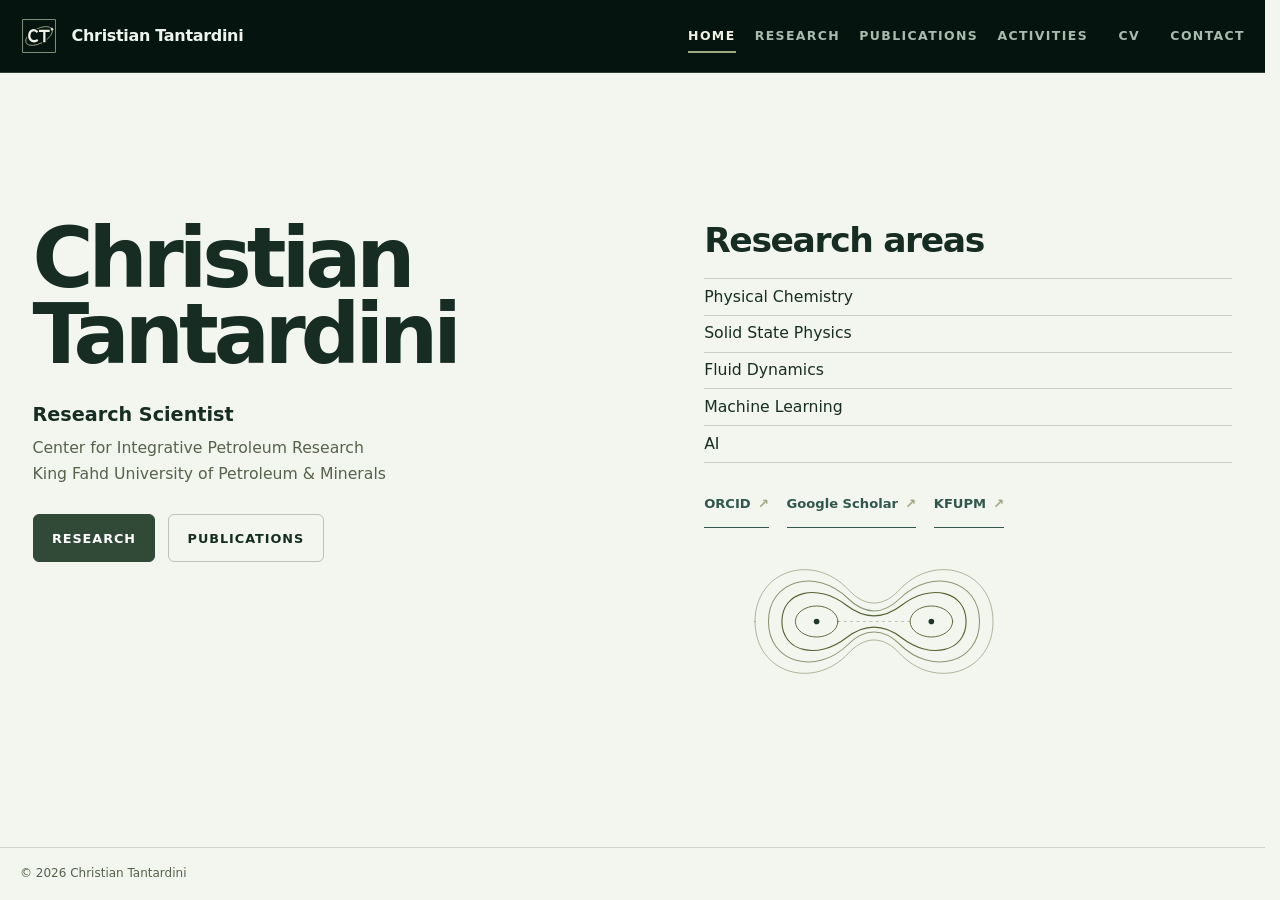
==== index.html @ c1e4d43b "Refine homepage with standalone density illustration and subtle feedback" ====
<!doctype html>
<html lang="en">
<head>
  <meta charset="utf-8">
  <meta name="viewport" content="width=device-width, initial-scale=1">
  <meta name="description" content="Christian Tantardini — research scientist in physical chemistry, solid state physics, fluid dynamics, machine learning and AI.">
  <title>Christian Tantardini — Research Scientist</title>
  <link rel="icon" type="image/svg+xml" href="assets/images/ct-mark.svg?v=orbital2">
  <link rel="stylesheet" href="assets/css/styles.css?v=20261008-detail10">
  <script src="assets/js/main.js?v=20261006-responsive9" defer></script>
</head>
<body class="home-page">
  <a class="skip-link" href="#main">Skip to content</a>
  <header class="site-header">
    <div class="header-inner">
      <a class="brand" href="index.html" aria-label="Christian Tantardini home">
        <span class="brand-mark" aria-hidden="true"><img src="assets/images/ct-mark.svg?v=orbital2" alt=""></span><span class="brand-name">Christian Tantardini</span>
      </a>
      <button class="menu-toggle" type="button" aria-expanded="false" aria-controls="primary-nav">Menu</button>
      <nav class="site-nav" id="primary-nav" aria-label="Primary navigation">
        <a href="index.html" aria-current="page">Home</a>
        <a href="projects.html">Research</a>
        <a href="publications.html">Publications</a>
        <a href="activities.html">Activities</a>
        <a href="cv.html">CV</a>
        <a href="contact.html">Contact</a>
      </nav>
    </div>
  </header>

  <main id="main" tabindex="-1" class="home-main">
    <section class="home-stage container">
      <div class="home-identity reveal">
        <h1>Christian <span>Tantardini</span></h1>
        <div class="hero-affiliation">
          <strong>Research Scientist</strong>
          <span>Center for Integrative Petroleum Research</span>
          <span>King Fahd University of Petroleum &amp; Minerals</span>
        </div>
        <div class="actions">
          <a class="button" href="projects.html">Research</a>
          <a class="button button-secondary" href="publications.html">Publications</a>
        </div>
      </div>

      <section class="home-about reveal" aria-labelledby="about-title">
        <h2 id="about-title">Research areas</h2>
        <ul class="home-fields">
          <li>Physical Chemistry</li>
          <li>Solid State Physics</li>
          <li>Fluid Dynamics</li>
          <li>Machine Learning</li>
          <li>AI</li>
        </ul>
        <div class="profile-links">
          <a class="text-link" href="https://orcid.org/0000-0002-2412-9859" target="_blank" rel="noopener">ORCID</a>
          <a class="text-link" href="https://scholar.google.com/citations?user=QCZdlUQAAAAJ&amp;hl=en" target="_blank" rel="noopener">Google Scholar</a>
          <a class="text-link" href="https://pure.kfupm.edu.sa/en/persons/christian-tantardini/" target="_blank" rel="noopener">KFUPM</a>
        </div>
        <div class="home-science" aria-hidden="true"><img src="assets/images/density-study.svg" alt="" width="480" height="220"></div>
      </section>


    </section>
  </main>

  <footer class="site-footer"><div class="container footer-inner"><span>© <span data-current-year></span> Christian Tantardini</span></div></footer>
</body>
</html>
---- assets/css/styles.css ----
:root {
  --header-bg: #06140f;
  --ink: #172d24;
  --ink-soft: #21372a;
  --paper: #f2f6ee;
  --paper-soft: #e2e9d9;
  --mint: #d4ddc5;
  --mint-bright: #f0f1e6;
  --olive-accent: #9da780;
  --olive-ink: #586334;
  --text: #edf4ed;
  --muted: #a8bbae;
  --line: rgba(220, 235, 221, .24);
  --max: 1500px;
  --radius: 6px;
  --control-height: 44px;
  --font-sans: system-ui, -apple-system, BlinkMacSystemFont, "Segoe UI", Arial, sans-serif;
  --font-display: var(--font-sans);
}

* { box-sizing: border-box; }
html { scroll-behavior: smooth; scrollbar-gutter: stable; }
body {
  margin: 0;
  color: var(--text);
  background: var(--ink);
  font-family: var(--font-sans);
  font-size: 16px;
  line-height: 1.65;
  -webkit-font-smoothing: antialiased;
}
body::before {
  content: "";
  position: fixed;
  inset: 0;
  pointer-events: none;
  background-image: linear-gradient(rgba(255,255,255,.025) 1px, transparent 1px), linear-gradient(90deg, rgba(255,255,255,.025) 1px, transparent 1px);
  background-size: 72px 72px;
  mask-image: linear-gradient(to bottom, black, transparent 70%);
  z-index: -1;
}
a { color: inherit; text-decoration: none; }
img { display: block; max-width: 100%; }
button { font: inherit; }
input, select, textarea { font-family: inherit; }
a:focus-visible, button:focus-visible, summary:focus-visible, input:focus-visible { outline: 2px solid var(--olive-accent); outline-offset: 3px; }

.skip-link {
  position: fixed;
  left: 1rem;
  top: -5rem;
  z-index: 100;
  background: var(--olive-accent);
  color: var(--ink);
  padding: .7rem 1rem;
}
.skip-link:focus { top: 1rem; }

.site-header {
  position: sticky;
  top: 0;
  z-index: 30;
  color: #edf4ed;
  border-bottom: 1px solid rgba(220, 235, 221, .2);
  background: var(--header-bg);
}
.header-inner {
  width: min(calc(100% - 40px), var(--max));
  min-height: 72px;
  margin: 0 auto;
  display: flex;
  align-items: center;
  justify-content: space-between;
  gap: 2rem;
}
.brand { display: flex; align-items: center; gap: .85rem; font-weight: 700; letter-spacing: -.02em; }
.brand-mark {
  width: 38px;
  height: 38px;
  display: grid;
  place-items: center;
  color: var(--ink);
  background: transparent;
  border-radius: 0;
  font-size: .82rem;
  letter-spacing: .08em;
}
.brand-mark img { width: 36px; height: 36px; }
.brand-name { white-space: nowrap; }
.site-nav { display: flex; align-items: center; gap: 1.7rem; }
.site-nav a {
  color: var(--muted);
  font-size: .78rem;
  font-weight: 700;
  letter-spacing: .11em;
  text-transform: uppercase;
  transition: color .2s ease;
}
.site-nav a:hover, .site-nav a[aria-current="page"] { color: var(--mint-bright); }
.site-nav a[aria-current="page"]::after {
  content: "";
  display: block;
  height: 2px;
  margin-top: .35rem;
  background: var(--olive-accent);
}
.menu-toggle {
  display: none;
  border: 1px solid var(--line);
  background: transparent;
  color: var(--text);
  padding: .55rem .75rem;
  border-radius: var(--radius);
}

.container { width: min(calc(100% - 40px), var(--max)); margin: 0 auto; }
.section { padding: 6rem 0; border-top: 1px solid var(--line); }
.section-paper { color: var(--ink); background: var(--paper); }
.section-paper .eyebrow { color: #36615a; }
.section-paper .muted { color: #4f6864; }
.section-heading {
  display: grid;
  grid-template-columns: 160px minmax(0, 1fr);
  gap: 2rem;
  align-items: start;
  margin-bottom: 3rem;
}
.section-heading h2, .section-heading h1, .page-intro h1 {
  margin: 0;
  max-width: 900px;
  font-family: var(--font-display);
  font-weight: 620;
  letter-spacing: -.05em;
  line-height: 1.04;
  text-wrap: balance;
}
.section-heading h2, .section-heading h1 { font-size: clamp(2.35rem, 4vw, 4rem); }
.section-heading p { max-width: 700px; margin: 1.1rem 0 0; }
.eyebrow {
  display: inline-flex;
  align-items: center;
  gap: .7rem;
  color: var(--mint);
  font-size: .73rem;
  font-weight: 800;
  letter-spacing: .16em;
  text-transform: uppercase;
}
.eyebrow::before { content: ""; width: 28px; height: 1px; background: currentColor; }
.muted { color: var(--muted); }

.hero { min-height: calc(100vh - 72px); display: grid; align-items: center; padding: 4rem 0; overflow: hidden; }
.hero-grid { display: grid; grid-template-columns: 1.08fr .72fr; gap: clamp(3rem, 6vw, 6rem); align-items: center; }
.hero-kicker { color: var(--mint); font-size: .8rem; font-weight: 800; letter-spacing: .17em; text-transform: uppercase; }
.hero h1 {
  margin: 1rem 0 1.4rem;
  font-family: var(--font-display);
  font-size: clamp(4.2rem, 7.5vw, 7.6rem);
  font-weight: 650;
  letter-spacing: -.075em;
  line-height: .88;
  text-wrap: balance;
}
.hero h1 span { display: block; margin-left: 0; color: var(--mint-bright); }
.hero-summary { max-width: 720px; margin: 0 0 2rem; color: #bdd1cd; font-size: clamp(1.05rem, 1.6vw, 1.35rem); }
.hero-affiliation { display: flex; flex-wrap: wrap; gap: .6rem 1.2rem; margin-bottom: 2rem; color: var(--muted); font-size: .9rem; }
.hero-affiliation strong { color: var(--text); }
.actions { display: flex; flex-wrap: wrap; gap: .8rem; }
.button {
  display: inline-flex;
  align-items: center;
  justify-content: center;
  min-height: 48px;
  padding: .7rem 1.15rem;
  border: 1px solid var(--mint);
  border-radius: var(--radius);
  color: var(--ink);
  background: var(--mint);
  font-size: .76rem;
  font-weight: 800;
  letter-spacing: .12em;
  text-transform: uppercase;
  transition: transform .2s ease, background .2s ease;
}
.button:hover { background: var(--mint-bright); }
.button-secondary { color: var(--text); background: transparent; border-color: var(--line); }
.button-secondary:hover { color: var(--ink); background: var(--paper); }
.hero-visual { min-height: 590px; display: grid; place-items: center; }
.portrait-image { width: min(100%, 470px); height: 590px; object-fit: cover; object-position: center 32%; border: 1px solid var(--line); border-radius: 30px; box-shadow: 0 30px 80px rgba(0,0,0,.26); }

.profile-grid { display: grid; grid-template-columns: .9fr 1.1fr; gap: clamp(3rem, 6vw, 6rem); }
.profile-lead { max-width: 620px; font-family: var(--font-display); font-size: clamp(2rem, 3vw, 3.15rem); font-weight: 620; line-height: 1.08; letter-spacing: -.045em; text-wrap: balance; }
.profile-copy p:first-child { margin-top: 0; }
.profile-links { display: flex; flex-wrap: wrap; gap: .7rem; margin-top: 2rem; }
.text-link { display: inline-flex; gap: .45rem; align-items: center; padding-bottom: .15rem; border-bottom: 1px solid currentColor; font-weight: 700; }
.text-link::after { content: "↗"; color: var(--olive-accent); }

.research-grid, .project-grid { display: grid; grid-template-columns: repeat(3, 1fr); gap: .8rem; }
.research-card, .project-card { position: relative; padding: 2rem; border: 1px solid var(--line); border-radius: var(--radius); background: var(--ink-soft); min-height: 320px; overflow: hidden; }
.research-card::after, .project-card::after {
  content: "";
  position: absolute;
  width: 180px;
  height: 180px;
  right: -90px;
  bottom: -90px;
  border: 1px solid rgba(142, 229, 208, .26);
  border-radius: 50%;
  transition: transform .35s ease;
}
.research-card:hover::after, .project-card:hover::after { transform: scale(1.5); }
.card-index { color: var(--olive-accent); font: 700 .72rem var(--font-sans); letter-spacing: .15em; }
.research-card h3, .project-card h3 { margin: 4rem 0 1rem; font: 620 1.65rem/1.12 var(--font-display); letter-spacing: -.035em; text-wrap: balance; }
.research-card p, .project-card p { color: var(--muted); }
.tag-list { display: flex; flex-wrap: wrap; gap: .45rem; margin: 1.5rem 0 0; padding: 0; list-style: none; }
.tag-list li { padding: .3rem .55rem; border: 1px solid var(--line); color: #bed4cf; font-size: .7rem; letter-spacing: .07em; text-transform: uppercase; }
.section-paper .tag-list li { border-color: rgba(11,33,27,.22); color: #31574d; }

.research-theme { scroll-margin-top: 72px; }
.research-theme-grid { display: grid; grid-template-columns: .9fr 1.1fr; gap: clamp(3rem, 8vw, 8rem); align-items: start; }
.research-theme .profile-lead { margin: 1.6rem 0 2.2rem; }
.research-theme img { width: 100%; border: 1px solid var(--line); }
.section-paper.research-theme img { border-color: rgba(11,33,27,.2); }
.theme-publications { display: grid; gap: .65rem; margin-top: 2rem; padding-top: 1.2rem; border-top: 1px solid var(--line); }
.section-paper .theme-publications { border-color: rgba(11,33,27,.2); }
.theme-publications span { color: var(--olive-accent); font-size: .68rem; font-weight: 800; letter-spacing: .12em; text-transform: uppercase; }
.section-paper .theme-publications span { color: #777b43; }
.theme-publications a { width: fit-content; color: var(--mint-bright); border-bottom: 1px solid transparent; font-size: .86rem; font-weight: 700; }
.theme-publications a:hover { border-color: currentColor; }
.theme-publications a::after { content: " ↗"; color: var(--olive-accent); }
.section-paper .theme-publications a { color: #31574d; }
.career-arc { display: grid; grid-template-columns: repeat(4, minmax(0, 1fr)); border: 1px solid rgba(11,33,27,.2); }
.career-arc > div { padding: 1.7rem; border-right: 1px solid rgba(11,33,27,.2); }
.career-arc > div:last-child { border-right: 0; }
.career-arc span { color: #777b43; font: 800 .7rem var(--font-sans); letter-spacing: .1em; }
.career-arc h3 { min-height: 4.2rem; margin: 1.6rem 0 .8rem; font: 620 1.35rem/1.18 var(--font-display); letter-spacing: -.025em; }
.career-arc p { margin: 0; color: #4f6864; font-size: .85rem; }

.publication-list { display: grid; gap: 0; border-top: 1px solid rgba(7,25,29,.22); }
.publication {
  display: grid;
  grid-template-columns: 110px minmax(0, 1fr) auto;
  gap: 1.5rem;
  align-items: start;
  padding: 1.65rem 0;
  border-bottom: 1px solid rgba(7,25,29,.22);
}
.publication[hidden] { display: none; }
.publication-year { color: #54706a; font: 700 .94rem/1.4 var(--font-sans); letter-spacing: .08em; }
.publication h3 { max-width: 900px; margin: 0 0 .55rem; font: 600 clamp(1.02rem, 1.55vw, 1.28rem)/1.42 var(--font-sans); letter-spacing: -.012em; }
.publication-meta { color: #49615c; font-size: 1rem; }
.publication-link { color: var(--ink); font-size: .72rem; font-weight: 800; letter-spacing: .12em; text-transform: uppercase; white-space: nowrap; }
.publication-link::after { content: " ↗"; color: var(--olive-accent); }
.publication:hover h3 { color: #527961; }

.selected-publication-grid { display: grid; grid-template-columns: repeat(2, minmax(0, 1fr)); gap: .8rem; }
.selected-publication-card { position: relative; min-height: 310px; padding: 2rem; border: 1px solid var(--line); border-radius: var(--radius); background: var(--ink-soft); overflow: hidden; }
.selected-publication-card::after { content: ""; position: absolute; right: -55px; bottom: -55px; width: 130px; height: 130px; border: 1px solid rgba(185,183,120,.35); border-radius: 50%; transition: transform .3s ease; }
.selected-publication-card:hover::after { transform: scale(1.35); }
.selected-publication-top, .selected-publication-meta { display: flex; justify-content: space-between; gap: 1rem; color: var(--muted); font: 700 .7rem/1.4 var(--font-sans); letter-spacing: .12em; text-transform: uppercase; }
.selected-publication-theme { margin: 3.2rem 0 .7rem; color: var(--olive-accent); font-size: .72rem; font-weight: 800; letter-spacing: .12em; text-transform: uppercase; }
.selected-publication-card h3 { max-width: 34rem; margin: 0 0 1rem; font: 620 clamp(1.35rem, 2vw, 1.8rem)/1.14 var(--font-display); letter-spacing: -.035em; text-wrap: balance; }
.selected-publication-note { max-width: 38rem; color: var(--muted); font-size: .9rem; }
.selected-publication-meta { position: absolute; left: 2rem; right: 2rem; bottom: 2rem; padding-right: 4rem; }
.card-link { position: absolute; inset: 0; z-index: 1; }
.card-link:focus-visible { outline: 2px solid var(--olive-accent); outline-offset: -4px; }

.publication-record-heading { margin-bottom: 3rem; }
.publication-tool-actions { display: flex; align-items: end; gap: 1.2rem; }
.publication-tool-actions .button { min-height: 44px; white-space: nowrap; }
.publication-actions { display: flex; flex-direction: column; align-items: flex-start; gap: .55rem; min-width: 8.4rem; }
.publication-action { min-height: 36px; padding: .45rem 0; border: 0; border-bottom: 1px solid rgba(237,244,237,.28); color: var(--muted); background: transparent; cursor: pointer; font-size: .76rem; font-weight: 750; letter-spacing: .06em; text-transform: uppercase; transition: color .18s ease, border-color .18s ease; }
.publication-action:hover, .publication-action:focus-visible { color: var(--mint-bright); border-color: var(--mint); outline: 0; }
.publication-action.is-copied { color: var(--olive-accent); border-color: var(--olive-accent); }
.publication-authors { margin-top: .65rem; color: #49615c; font-size: .78rem; }
.publication-authors summary { width: max-content; min-height: 36px; display: flex; align-items: center; color: #31574d; cursor: pointer; font-size: .76rem; font-weight: 750; letter-spacing: .06em; text-transform: uppercase; }
.publication-authors summary:hover { color: #527961; }
.publication-authors p { max-width: 900px; margin: .65rem 0 0; line-height: 1.65; }

.facts { display: grid; grid-template-columns: repeat(3, 1fr); border: 1px solid var(--line); }
.fact { padding: 2rem; border-right: 1px solid var(--line); }
.fact:last-child { border-right: 0; }
.fact strong { display: block; margin-bottom: .6rem; font: 620 1.4rem var(--font-display); letter-spacing: -.025em; color: var(--mint-bright); }
.fact span { color: var(--muted); font-size: .83rem; }

.page-intro { padding: 5.5rem 0 4rem; }
.page-intro-grid { display: grid; grid-template-columns: 160px minmax(0, 1fr); gap: 2rem; }
.page-intro h1 { font-size: clamp(3.8rem, 6.5vw, 6.5rem); }
.page-intro p { max-width: 760px; margin: 2rem 0 0; color: var(--muted); font-size: 1.15rem; }
.filter-bar { display: flex; flex-wrap: wrap; gap: .55rem; margin-bottom: 2.4rem; }
.filter-button { min-width: 64px; min-height: 48px; padding: .62rem 1rem; border: 1px solid var(--line); border-radius: 999px; color: var(--muted); background: transparent; cursor: pointer; font-size: 1rem; transition: color .18s ease, background .18s ease, border-color .18s ease; }
.filter-button.is-active { color: var(--ink); background: var(--mint); border-color: var(--mint); }
.filter-button:hover:not(.is-active) { color: var(--text); border-color: var(--mint); background: rgba(159,199,169,.08); }
.filter-button:focus-visible { outline: 2px solid var(--olive-accent); outline-offset: 2px; }
.publication-tools { display: grid; grid-template-columns: minmax(0, 1fr) auto; gap: 2rem; align-items: end; margin-bottom: 1.25rem; }
.publication-search { display: grid; gap: .5rem; color: var(--muted); font-size: .74rem; font-weight: 700; letter-spacing: .12em; text-transform: uppercase; }
.publication-search input { width: min(100%, 42rem); padding: .9rem 1rem; border: 1px solid var(--line); border-radius: 12px; color: var(--paper); background: rgba(255,255,255,.035); font: 400 1rem/1.4 var(--font-sans); outline: none; }
.publication-search input:focus { border-color: var(--mint); box-shadow: 0 0 0 2px rgba(159,199,169,.16); }
.publication-search input::placeholder { color: #71817f; }
.publication-summary { display: grid; min-width: 8.5rem; color: var(--muted); text-align: right; }
.publication-summary strong { color: var(--mint-bright); font: 620 2.25rem/1 var(--font-display); letter-spacing: -.04em; }
.publication-summary span { margin-top: .25rem; font-size: .74rem; letter-spacing: .08em; text-transform: uppercase; }
.publication-empty { padding: 2rem; border: 1px solid rgba(11,33,27,.18); color: #56624b; font-size: 1rem; }
.publication-note { display: grid; grid-template-columns: repeat(2, minmax(0, 1fr)); gap: 2rem; margin-top: 2.5rem; padding-top: 1.5rem; border-top: 1px solid var(--line); color: var(--muted); font-size: .82rem; line-height: 1.6; }
.publication-note p { margin: 0; }
.publication-note strong { color: var(--paper); }

.dark-publications { border-color: var(--line); }
.dark-publications .publication { border-color: var(--line); }
.dark-publications .publication-meta, .dark-publications .publication-year { color: var(--muted); }
.dark-publications .publication-link { color: var(--mint-bright); }
.dark-publications .publication:hover h3 { color: var(--mint-bright); }
.dark-publications .publication-authors { color: var(--muted); }
.dark-publications .publication-authors summary { color: var(--mint); }

.output-grid { display: grid; grid-template-columns: repeat(2, minmax(0, 1fr)); gap: .8rem; }
.output-card { min-height: 250px; padding: 1.8rem; border: 1px solid rgba(11,33,27,.2); border-radius: var(--radius); color: var(--ink); background: var(--paper); }
.output-label { display: flex; justify-content: space-between; gap: 1rem; color: #527067; font: 800 .68rem/1.4 var(--font-sans); letter-spacing: .11em; text-transform: uppercase; }
.output-card h3 { margin: 2.2rem 0 .8rem; font: 620 clamp(1.25rem, 1.8vw, 1.65rem)/1.2 var(--font-display); letter-spacing: -.03em; text-wrap: balance; }
.output-meta { color: #4f6864; font-size: .83rem; }
.output-actions { display: flex; flex-wrap: wrap; gap: .9rem; margin-top: 1.3rem; align-items: center; }
.output-actions a, .output-actions .publication-action { color: #31574d; border-color: rgba(11,33,27,.3); font-size: .68rem; font-weight: 800; letter-spacing: .09em; text-transform: uppercase; }
.output-actions a::after { content: " ↗"; color: #777b43; }
.output-actions .publication-action:hover, .output-actions .publication-action:focus-visible { color: var(--ink); border-color: var(--ink); }
.output-actions .publication-action.is-copied { color: #777b43; border-color: #777b43; }

.timeline { position: relative; margin-left: 190px; border-left: 1px solid var(--line); }
.timeline-item { position: relative; display: grid; grid-template-columns: 160px 1fr; gap: 2rem; padding: 0 0 4rem 3rem; }
.timeline-item::before { content: ""; position: absolute; left: -6px; top: .5rem; width: 11px; height: 11px; background: var(--olive-accent); }
.timeline-date { color: var(--mint); font: 700 .75rem var(--font-sans); letter-spacing: .1em; }
.timeline-item h2, .timeline-item h3 { margin: 0 0 .5rem; font: 620 1.5rem var(--font-display); letter-spacing: -.025em; }
.timeline-item p { margin: 0; color: var(--muted); }

.cv-grid { display: grid; grid-template-columns: 1fr 1fr; gap: 5rem; }
.cv-block { padding-top: 1.5rem; border-top: 1px solid var(--line); }
.cv-block h2 { margin: 0 0 2rem; font: 620 1.75rem var(--font-display); letter-spacing: -.03em; }
.cv-entry { margin-bottom: 2rem; }
.cv-entry time { color: var(--olive-accent); font: 700 .72rem var(--font-sans); letter-spacing: .1em; }
.cv-entry h3 { margin: .35rem 0; font-size: 1.05rem; }
.cv-entry p { margin: 0; color: var(--muted); font-size: .9rem; }

.contact-grid { display: grid; grid-template-columns: 1.1fr .9fr; gap: clamp(3rem, 8vw, 8rem); }
.contact-statement { max-width: 620px; font: 620 clamp(2.1rem, 3.6vw, 3.8rem)/1.05 var(--font-display); letter-spacing: -.055em; text-wrap: balance; }
.contact-list { border-top: 1px solid var(--line); }
.contact-row { display: flex; align-items: center; justify-content: space-between; gap: 2rem; padding: 1.4rem 0; border-bottom: 1px solid var(--line); }
.contact-row span { color: var(--muted); font-size: .78rem; text-transform: uppercase; letter-spacing: .12em; }
.contact-row a { font-weight: 700; }

.site-footer { padding: 2rem 0; border-top: 1px solid var(--line); color: var(--muted); font-size: .75rem; }
.footer-inner { display: flex; justify-content: space-between; gap: 2rem; }

.reveal { opacity: 1; transform: none; }
.reveal.is-visible { opacity: 1; transform: none; }

@media (prefers-reduced-motion: reduce) {
  *, *::before, *::after { scroll-behavior: auto !important; animation-duration: .001ms !important; animation-iteration-count: 1 !important; transition-duration: .001ms !important; }
  .reveal { opacity: 1; transform: none; }
}

@media (max-width: 960px) {
  .menu-toggle { display: block; }
  .site-nav { display: none; position: absolute; top: 72px; left: 0; right: 0; padding: 1.5rem 20px 2rem; background: var(--ink); border-bottom: 1px solid var(--line); flex-direction: column; align-items: flex-start; }
  .site-nav.is-open { display: flex; }
  .hero-grid, .profile-grid, .contact-grid, .research-theme-grid { grid-template-columns: 1fr; }
  .hero { min-height: auto; }
  .hero-visual { min-height: 460px; }
  .portrait-image { height: 460px; width: min(100%, 520px); }
  .research-grid, .project-grid { grid-template-columns: 1fr; }
  .selected-publication-grid, .output-grid { grid-template-columns: 1fr; }
  .career-arc { grid-template-columns: repeat(2, minmax(0, 1fr)); }
  .career-arc > div:nth-child(2) { border-right: 0; }
  .career-arc > div:nth-child(-n+2) { border-bottom: 1px solid rgba(11,33,27,.2); }
  .research-card, .project-card { min-height: 300px; }
  .research-card h3, .project-card h3 { margin-top: 3rem; }
  .timeline { margin-left: 0; }
  .cv-grid { grid-template-columns: 1fr; gap: 3rem; }
}

@media (max-width: 680px) {
  .container, .header-inner { width: min(calc(100% - 28px), var(--max)); }
  .brand-name { font-size: .9rem; }
  .section { padding: 4rem 0; }
  .section-heading, .page-intro-grid { grid-template-columns: 1fr; gap: 1.2rem; }
  .hero { padding: 3.5rem 0 4rem; }
  .hero h1 { font-size: clamp(3.4rem, 17vw, 4.6rem); }
  .hero h1 span { margin-left: 0; }
  .hero-visual { min-height: 340px; }
  .portrait-image { height: 340px; border-radius: 22px; object-position: center 31%; }
  .page-intro { padding: 4rem 0 3.5rem; }
  .page-intro h1 { font-size: clamp(3.2rem, 16vw, 4.3rem); }
  .section-heading h2, .section-heading h1 { font-size: clamp(2.15rem, 11vw, 3rem); }
  .selected-publication-card { min-height: 290px; }
  .publication { grid-template-columns: 70px 1fr; }
  .publication-actions { grid-column: 2; flex-direction: row; flex-wrap: wrap; gap: .8rem; }
  .publication-action, .publication-authors summary { min-height: 44px; }
  .publication-tools, .publication-note { grid-template-columns: 1fr; }
  .publication-tool-actions { align-items: flex-start; justify-content: space-between; }
  .publication-summary { text-align: left; }
  .facts { grid-template-columns: 1fr; }
  .fact { border-right: 0; border-bottom: 1px solid var(--line); }
  .fact:last-child { border-bottom: 0; }
  .timeline-item { grid-template-columns: 1fr; gap: .4rem; padding-left: 1.5rem; }
  .footer-inner { flex-direction: column; gap: .5rem; }
  .career-arc { grid-template-columns: 1fr; }
  .career-arc > div { border-right: 0; border-bottom: 1px solid rgba(11,33,27,.2); }
  .career-arc > div:last-child { border-bottom: 0; }
}

/* Compact light home */
.home-page { min-height: 100dvh; color: var(--ink); background: #f2f6ee; }
.home-page::before { display: none; }
.home-main { position: relative; min-height: calc(100dvh - 139px); display: grid; isolation: isolate; }
.home-main::before {
  content: "";
  position: absolute;
  z-index: 0;
  top: clamp(.5rem, 3vh, 2.5rem);
  left: 50%;
  width: min(90vw, 1600px);
  aspect-ratio: 1200 / 520;
  transform: translateX(-50%);
  background: url("../images/bond-density-backdrop.svg?v=5") center / contain no-repeat;
  opacity: .065;
  -webkit-mask-image: linear-gradient(to bottom, #000 8%, #000 38%, transparent 82%);
  mask-image: linear-gradient(to bottom, #000 8%, #000 38%, transparent 82%);
  pointer-events: none;
}
.home-page .footer-inner { width: min(calc(100% - 40px), 1740px); }
.home-stage {
  position: relative;
  z-index: 1;
  width: min(calc(100% - 40px), 1740px);
  display: grid;
  grid-template-columns: minmax(0, 1fr) minmax(0, .9fr) minmax(340px, 1.15fr);
  gap: clamp(1.5rem, 3vw, 3rem);
  align-items: center;
  padding: clamp(2rem, 4vh, 3.4rem) 0;
}
.home-identity h1 {
  margin: 0 0 1.7rem;
  font-family: var(--font-display);
  font-size: clamp(4rem, 6.5vw, 6.4rem);
  font-weight: 650;
  letter-spacing: -.075em;
  line-height: .86;
}
.home-identity h1 span { display: block; color: inherit; }
.home-identity .hero-affiliation { display: grid; gap: .2rem; margin-bottom: 1.8rem; color: #56624b; font-size: clamp(.98rem, 1.15vw, 1.12rem); line-height: 1.45; }
.home-identity .hero-affiliation strong { margin-bottom: .3rem; color: var(--ink); font-size: clamp(1.2rem, 1.5vw, 1.45rem); }
.home-page .button { color: #fff; border-color: #304a37; background: #304a37; }
.home-page .button:hover { background: #243c2c; }
.home-page .button-secondary { color: var(--ink); border-color: rgba(11,33,27,.24); background: transparent; }
.home-page .button-secondary:hover { background: #ebe7dc; }
.home-about { align-self: center; max-width: 34rem; }
.home-about h2 { margin: .7rem 0 1.2rem; font: 630 clamp(2rem, 2.7vw, 3rem)/1 var(--font-display); letter-spacing: -.05em; }
.home-page .eyebrow { color: #38685a; }
.home-about p { margin: 0 0 .9rem; color: #56624b; font-size: clamp(.88rem, .95vw, 1rem); line-height: 1.62; }
.home-fields { list-style: none; margin: 0; padding: 0; border-top: 1px solid rgba(11,33,27,.18); }
.home-fields li { padding: .48rem 0; border-bottom: 1px solid rgba(11,33,27,.18); color: var(--ink); font-size: clamp(.98rem, 1.15vw, 1.16rem); line-height: 1.3; }
.home-about .profile-links { margin-top: 1.3rem; color: #31574d; font-size: .82rem; }
.home-portrait { justify-self: end; }
.home-portrait .portrait-image { width: auto; height: auto; max-width: min(100%, 600px); max-height: min(80vh, 760px); object-fit: contain; object-position: center; border: 0; border-radius: 0; box-shadow: none; }
.home-page .site-footer { padding: 1rem 0; color: #56624b; border-color: rgba(11,33,27,.16); }

/* A single light visual system for all internal pages */
body:not(.home-page) { color: var(--ink); background: #f2f6ee; }
body:not(.home-page)::before { display: none; }
body:not(.home-page) .site-header { color: #edf4ed; border-color: rgba(220,235,221,.2); background: var(--header-bg); }
body:not(.home-page) .site-nav a { color: var(--muted); }
body:not(.home-page) .site-nav a:hover,
body:not(.home-page) .site-nav a[aria-current="page"] { color: var(--mint-bright); }
body:not(.home-page) .menu-toggle { border-color: rgba(220,235,221,.24); color: #edf4ed; }
body:not(.home-page) .section,
body:not(.home-page) .section-paper { color: var(--ink); background: transparent; border-color: rgba(11,33,27,.14); }
body:not(.home-page) .eyebrow,
body:not(.home-page) .section-paper .eyebrow { color: #38685a; }
body:not(.home-page) .muted,
body:not(.home-page) .section-paper .muted,
body:not(.home-page) .page-intro p { color: #56624b; }
body:not(.home-page) .button { color: #f2f6ee; border-color: #304a37; background: #304a37; }
body:not(.home-page) .button:hover { color: #fff; background: #243c2c; }
body:not(.home-page) .button-secondary { color: var(--ink); border-color: rgba(11,33,27,.24); background: transparent; }
body:not(.home-page) .button-secondary:hover { background: #ebe7dc; }
body:not(.home-page) .project-card,
body:not(.home-page) .research-card { color: var(--ink); border-color: rgba(11,33,27,.16); background: rgba(255,255,255,.38); }
body:not(.home-page) .project-card p,
body:not(.home-page) .research-card p { color: #56624b; }
body:not(.home-page) .card-index,
body:not(.home-page) .timeline-date,
body:not(.home-page) .cv-entry time,
body:not(.home-page) .theme-publications span,
body:not(.home-page) .section-paper .theme-publications span { color: #66722f; }
body:not(.home-page) .project-card::after,
body:not(.home-page) .research-card::after { border-color: rgba(36,84,70,.2); }
body:not(.home-page) .tag-list li,
body:not(.home-page) .section-paper .tag-list li { color: #31574d; border-color: rgba(11,33,27,.2); }
body:not(.home-page) .research-theme img,
body:not(.home-page) .section-paper.research-theme img { border-color: rgba(11,33,27,.16); }
body:not(.home-page) .theme-publications,
body:not(.home-page) .section-paper .theme-publications { border-color: rgba(11,33,27,.16); }
body:not(.home-page) .theme-publications a,
body:not(.home-page) .section-paper .theme-publications a { color: #31574d; }
body:not(.home-page) .publication-list,
body:not(.home-page) .dark-publications,
body:not(.home-page) .publication { border-color: rgba(11,33,27,.18); }
body:not(.home-page) .dark-publications .publication-meta,
body:not(.home-page) .dark-publications .publication-year,
body:not(.home-page) .dark-publications .publication-authors { color: #56624b; }
body:not(.home-page) .dark-publications .publication-link,
body:not(.home-page) .dark-publications .publication-authors summary { color: #315f52; }
body:not(.home-page) .dark-publications .publication:hover h3 { color: #527961; }
body:not(.home-page) .publication-action { color: #45645b; border-color: rgba(11,33,27,.25); }
body:not(.home-page) .publication-action:hover,
body:not(.home-page) .publication-action:focus-visible { color: var(--ink); border-color: var(--ink); }
body:not(.home-page) .publication-search { color: #56624b; }
body:not(.home-page) .publication-search input { color: var(--ink); border-color: rgba(11,33,27,.22); background: rgba(255,255,255,.5); }
body:not(.home-page) .publication-search input::placeholder { color: #778881; }
body:not(.home-page) .publication-summary { color: #56624b; }
body:not(.home-page) .publication-summary strong { color: #304a37; }
body:not(.home-page) .filter-button { color: #56624b; border-color: rgba(11,33,27,.2); }
body:not(.home-page) .filter-button.is-active { color: #fff; border-color: #304a37; background: #304a37; }
body:not(.home-page) .filter-button:hover:not(.is-active) { color: var(--ink); border-color: #527961; background: rgba(36,84,70,.06); }
body:not(.home-page) .timeline,
body:not(.home-page) .cv-block,
body:not(.home-page) .contact-list,
body:not(.home-page) .contact-row,
body:not(.home-page) .site-footer { border-color: rgba(11,33,27,.16); }
body:not(.home-page) .timeline-item p,
body:not(.home-page) .cv-entry p,
body:not(.home-page) .contact-row span,
body:not(.home-page) .site-footer { color: #56624b; }

.publication-record { padding-top: clamp(2.5rem, 4vw, 3.5rem); border-top: 0; }
.research-page .page-intro { padding-bottom: 2.8rem; }
.research-overview { padding: 1rem 0 4.5rem; border-top: 0 !important; }
.research-page .project-card { min-height: 240px; }
.research-page .project-card h3 { margin-top: 2.8rem; }
.research-page .research-theme { padding: 4.5rem 0; }

@media (max-width: 1100px) {
  .home-stage { grid-template-columns: 1.05fr .95fr; }
  .home-about { grid-column: 1; }
  .home-portrait { grid-column: 2; grid-row: 1 / span 2; }
  .home-main { min-height: auto; }
  .home-stage { padding: 3.5rem 0; }
}

@media (max-width: 960px) {
  .home-main::before { display: none; }
  body:not(.home-page) .site-nav { background: var(--header-bg); border-color: rgba(220,235,221,.2); }
  .home-stage { grid-template-columns: 1fr; }
  .home-about, .home-portrait { grid-column: 1; grid-row: auto; }
  .home-portrait { justify-self: start; }
  .home-portrait .portrait-image { max-width: min(100%, 520px); max-height: 480px; }
}

@media (max-width: 680px) {
  .home-stage { gap: 3rem; padding: 3.5rem 0; }
  .home-identity h1 { font-size: clamp(3.5rem, 17vw, 4.7rem); }
  .home-about h2 { font-size: 2.25rem; }
  .home-about p { font-size: .96rem; }
  .home-portrait .portrait-image { max-height: 460px; }
  .publication-record { padding-top: 4rem; }
}
/* Research as an editorial index: five self-described fields, each grounded in a paper. */
.research-main { min-height: calc(100dvh - 139px); display: grid; align-items: stretch; }
.research-page .site-footer { padding: 1rem 0; }
.research-index { display: flex; flex-direction: column; padding: clamp(2.5rem, 4vw, 3.5rem) 0 1.5rem; }
.research-index-header { margin-bottom: 1rem; }
.research-index-header h1 { margin: 0; }
.research-index-link { margin-bottom: .35rem; padding-bottom: .14rem; border-bottom: 1px solid currentColor; color: #315f52; font-size: .83rem; font-weight: 700; white-space: nowrap; }
.research-index-link:hover { color: var(--ink); }
.research-rows { flex: 1; display: grid; grid-template-rows: repeat(5, minmax(0, 1fr)); border-top: 1px solid rgba(11,33,27,.22); }
.research-row { display: grid; grid-template-columns: 2.3rem 4.8rem minmax(190px, .92fr) minmax(0, 1.32fr); gap: clamp(.8rem, 2vw, 1.8rem); align-items: center; min-height: 82px; padding: .5rem 0; border-bottom: 1px solid rgba(11,33,27,.2); }
.research-number { align-self: start; padding-top: 1.25rem; color: #667760; font-size: .72rem; font-weight: 750; letter-spacing: .07em; }
.research-symbol { width: 66px; height: 66px; }
.research-row h2 { margin: 0; font: 630 clamp(1.45rem, 2vw, 2.25rem)/1.13 var(--font-display); letter-spacing: -.035em; text-wrap: balance; }
.research-paper { display: grid; gap: .16rem; align-content: center; }
.research-paper > span { color: #596e64; font-size: .88rem; font-weight: 650; letter-spacing: .02em; }
.research-paper a { width: fit-content; color: #315f52; font-size: clamp(1rem, 1.1vw, 1.16rem); line-height: 1.4; text-decoration: underline; text-decoration-color: transparent; text-underline-offset: .2em; }
.research-paper a:hover, .research-paper a:focus-visible { color: #243c2c; text-decoration-color: currentColor; }
.research-paper a span { white-space: nowrap; }

@media (max-width: 900px) {
  .research-main { min-height: auto; }
  .research-index { padding: 2.5rem 0 4rem; }
  .research-rows { display: block; }
  .research-row { grid-template-columns: 2rem 4rem minmax(0, 1fr); gap: .15rem 1rem; padding: 1rem 0; }
  .research-number { grid-row: 1 / span 2; padding-top: .9rem; }
  .research-symbol { grid-row: 1 / span 2; width: 58px; height: 58px; }
  .research-row h2, .research-paper { grid-column: 3; }
  .research-row h2 { font-size: clamp(1.25rem, 3.2vw, 1.7rem); }
}
@media (max-width: 680px) {
  .research-index { padding-top: 2.6rem; }
  .publication-record { padding-top: 2.6rem; }
}
@media (max-width: 520px) {
  .research-index-link { margin: 0; }
  .research-row { grid-template-columns: 1.5rem 3.1rem minmax(0, 1fr); gap: .15rem .6rem; }
  .research-number { font-size: .65rem; }
  .research-symbol { width: 46px; height: 46px; }
  .research-row h2 { font-size: 1.2rem; }
  .research-paper a { font-size: .9rem; }
}

/* Compact secondary pages */
.compact-page .page-intro { padding: clamp(2.5rem, 4vw, 3.5rem) 0 2.3rem; }
.research-index-header h1,
.publication-record-heading h1,
.compact-page .page-intro h1 { font: 620 clamp(3.2rem, 5vw, 5rem)/1.04 var(--font-display); letter-spacing: -.05em; }
.publication-record-heading p,
.compact-page .page-intro p { margin-top: 1rem; font-size: 1.15rem; line-height: 1.6; }
.compact-page .section { padding: 2.6rem 0 4rem; }
.cv-page .page-intro p { max-width: 900px; }
.activity-list { border-top: 1px solid rgba(11,33,27,.18); }
.activity-entry { display: grid; grid-template-columns: 200px minmax(0, 1fr); gap: 2.5rem; padding: 1.6rem 0 1.75rem; border-bottom: 1px solid rgba(11,33,27,.18); }
.activity-date { padding-top: .27rem; color: #66722f; font-size: .84rem; font-weight: 750; letter-spacing: .08em; }
.activity-entry h2 { margin: 0 0 .45rem; font: 620 clamp(1.4rem, 1.7vw, 1.75rem)/1.2 var(--font-display); letter-spacing: -.025em; }
.activity-entry p { max-width: 980px; margin: 0 0 .55rem; color: #56624b; font-size: 1.06rem; line-height: 1.55; }
.activity-entry a { font-size: .94rem; }
@media (min-width: 1500px) and (min-height: 850px) {
  .home-identity .hero-affiliation { font-size: 1.18rem; }
  .home-identity .hero-affiliation strong { font-size: 1.55rem; }
  .home-about h2 { font-size: clamp(2.5rem, 2.8vw, 3.35rem); }
  .home-fields li { padding: .7rem 0; font-size: 1.2rem; }
  .home-about .profile-links { font-size: .94rem; }
  .research-index { min-height: min(78vh, 1180px); display: flex; flex-direction: column; }
  .research-rows { flex: 1; display: grid; grid-template-rows: repeat(5, minmax(0, 1fr)); }
  .research-row { min-height: 0; }
  .research-symbol { width: 76px; height: 76px; }
}
.cv-page .cv-grid { gap: clamp(3rem, 6vw, 7rem); }
.cv-page .cv-block h2 { font-size: 2.1rem; }
.cv-page .cv-entry time { font-size: .85rem; }
.cv-page .cv-entry h3 { font-size: 1.25rem; }
.cv-page .cv-entry p { font-size: 1.06rem; line-height: 1.55; }
@media (min-width: 961px) and (max-height: 760px) {
  .home-stage { padding: 1rem 0; }
  .home-portrait .portrait-image { max-height: 68vh; }
}
@media (max-width: 680px) {
  .home-page .footer-inner,
  .home-stage { width: min(calc(100% - 28px), 1740px); }
  .compact-page .page-intro { padding: 2.6rem 0 2rem; }
  .research-index-header h1,
  .publication-record-heading h1,
  .compact-page .page-intro h1 { font-size: 3.3rem; }
  .compact-page .section { padding: 2.2rem 0 3rem; }
  .activity-entry { grid-template-columns: 1fr; gap: .45rem; }
}

/* Keep the first divider at the same level on every secondary page. */
.page-heading-rule {
  padding-bottom: 1.2rem;
  border-bottom: 1px solid rgba(11,33,27,.22);
}
.research-index { position: relative; }
.research-index-header { margin-bottom: 0; }
.research-index-action { position: absolute; top: clamp(2.5rem, 4vw, 3.5rem); right: 0; }
.research-index-link { margin: 0; }
.research-rows { border-top: 0; }
.publication-record-heading { margin-bottom: 0; }
.publication-record-heading,
.compact-page .page-intro-grid { display: block; }
.page-heading-description { margin: .85rem 0 1.65rem; max-width: 900px; font-size: 1.15rem; line-height: 1.6; }
.compact-page .page-intro { padding-bottom: 0; }
.compact-page .page-intro p.page-heading-description { margin: .85rem 0 0; max-width: 900px; }
.compact-page .page-intro + .section { border-top: 0; padding-top: 2rem; }
@media (max-width: 680px) {
  .research-index-action { position: static; display: flex; justify-content: flex-end; padding: .8rem 0 .35rem; }
  .compact-page .page-intro { padding-bottom: 0; }
  .compact-page .page-intro + .section { padding-top: 1.6rem; }
}

/* Immediate content, clear controls and a compact mobile layout. */
.home-about h2 { margin-top: 0; }
.contact-panel .contact-list { max-width: 900px; }
.research-paper a { color: #254e42; }
.research-symbol { width: clamp(58px, 5vw, 76px); height: clamp(58px, 5vw, 76px); }
.publication-filter-tools { margin-bottom: 2rem; }
.publication-filter-tools .filter-bar { margin-bottom: 0; }
.publication-reset { min-height: 44px; margin-top: .4rem; padding: .5rem 0; border: 0; background: transparent; color: #304a37; font-weight: 650; text-decoration: underline; text-underline-offset: .2em; cursor: pointer; }
.publication-reset[hidden] { display: none; }
.publication-action:focus-visible { outline: 2px solid #304a37; outline-offset: 3px; }
.publication-authors summary { min-height: 44px; }
.activity-date { font-size: .9rem; line-height: 1.5; letter-spacing: .04em; }
.site-nav a { min-height: 44px; display: inline-flex; align-items: center; }
.site-nav a:focus-visible, .menu-toggle:focus-visible { outline-color: #d8dc91; }
@media (min-width: 1101px) {
  .home-identity { grid-column: 1; grid-row: 1; }
  .home-about { grid-column: 2; grid-row: 1; }
  .home-portrait { grid-column: 3; grid-row: 1; }
}
@media (max-width: 960px) {
  .home-identity { grid-column: 1; grid-row: 1; }
  .home-portrait { grid-column: 1; grid-row: 2; justify-self: center; }
  .home-about { grid-column: 1; grid-row: 3; max-width: none; width: 100%; }
  .site-nav { max-height: calc(100dvh - 72px); overflow-y: auto; gap: .35rem; }
  .site-nav a { width: 100%; }
}
@media (max-width: 680px) {
  .home-stage { gap: 2rem; }
  .home-portrait .portrait-image { max-height: 380px; }
  .publication-tools { grid-template-columns: minmax(0, 1fr) auto; gap: .8rem; }
  .publication-search { min-width: 0; letter-spacing: .07em; font-size: .7rem; }
  .publication-search input { width: 100%; min-width: 0; }
  .publication-summary { min-width: 3.5rem; text-align: right; }
  .publication-summary strong { font-size: 1.65rem; }
  .publication-summary span { font-size: .6rem; letter-spacing: .04em; }
  .publication-filter-tools .filter-bar { flex-wrap: nowrap; overflow-x: auto; padding: .3rem .2rem .7rem; scroll-padding-inline: .3rem; scrollbar-width: none; }
  .publication-filter-tools .filter-bar::-webkit-scrollbar { display: none; }
  .filter-button { flex: 0 0 auto; }
  .publication { grid-template-columns: 45px minmax(0,1fr); gap: .8rem; }
  .publication-actions { gap: .5rem 1rem; }
  .publication-link { min-height: 44px; display: inline-flex; align-items: center; }
  .contact-row { gap: 1rem; }
  .contact-row a { overflow-wrap: anywhere; text-align: right; }
}
@media (max-width: 520px) {
  .research-symbol { width: 46px; height: 46px; }
}

/* Editorial hierarchy: one strong title, quieter supporting information. */
.home-main { grid-template-rows: 1fr; }
.home-stage { grid-row: 1; align-content: center; }
.home-identity h1 { font-weight: 620; letter-spacing: -.06em; line-height: .92; }
.home-about h2 { font-weight: 560; letter-spacing: -.04em; line-height: 1.1; }
.home-portrait .portrait-image { max-width: min(100%, 520px); max-height: min(66vh, 650px); }
.research-row h2 { font-weight: 560; letter-spacing: -.025em; }
.research-symbol { width: 72px; height: 72px; padding: 10px; border-radius: 50%; background: #e4eddf; stroke-linejoin: round; }
body:not(.home-page) .publication:hover h3,
body:not(.home-page) .dark-publications .publication:hover h3 { color: var(--ink); }
.publication h3 { font-weight: 580; line-height: 1.45; }
.publication-title-link { text-decoration: underline; text-decoration-color: transparent; text-underline-offset: .18em; transition: color .18s ease, text-decoration-color .18s ease; }
.publication-title-link:hover, .publication-title-link:focus-visible { color: #304a37; text-decoration-color: currentColor; }
.publication-actions { gap: .15rem; }
body:not(.home-page) .publication-action { font-size: .8rem; font-weight: 550; letter-spacing: 0; text-transform: none; border-color: transparent; }
body:not(.home-page) .publication-action:hover,
body:not(.home-page) .publication-action:focus-visible { border-color: #304a37; }
body:not(.home-page) .publication-action.is-copied { color: #304a37; }
.publication-link { font-weight: 600; letter-spacing: .04em; }
.cv-page .cv-block { padding-top: 1.2rem; }
.cv-page .cv-block h2 { margin-bottom: 1.6rem; font-weight: 560; }
.cv-page .cv-entry { margin-bottom: 1.8rem; }
.cv-page .cv-entry h3 { margin: .25rem 0 .3rem; font-weight: 600; }
.cv-page .cv-entry p { line-height: 1.5; }
.activity-entry { padding: 1.5rem 0 1.65rem; }
.activity-entry h2 { margin-bottom: .4rem; font-weight: 560; }
.activity-entry p { margin-bottom: .35rem; }
.activity-date { color: #56624b; }
@media (min-width: 1101px) {
  .home-stage { grid-template-columns: minmax(0,1.1fr) minmax(0,.95fr) minmax(300px,1fr); align-items: start; padding-block: clamp(2rem, 4vh, 3.4rem); }
  .home-identity, .home-about { align-self: start; }
  .home-portrait { align-self: center; }
}
@media (max-width: 960px) {
  .home-portrait .portrait-image { max-height: 440px; }
}
@media (max-width: 680px) {
  .home-stage { padding-block: 2.5rem; }
  .home-portrait .portrait-image { max-height: 380px; }
  .publication-actions { gap: .4rem 1rem; }
}
@media (max-width: 520px) {
  .research-symbol { width: 50px; height: 50px; padding: 6px; }
}
@media (max-width: 680px) {
  .research-index-header h1,
  .publication-record-heading h1,
  .compact-page .page-intro h1 { font-size: clamp(2.4rem, 12vw, 3.3rem); }
}

/* Restrained forest green and pale sage finish. */
.brand-mark { border-radius: 0; }
.button, .filter-button, .publication-search input, .research-symbol { border-radius: var(--radius); }
@media (max-width: 960px) {
  .home-page .site-nav { background: var(--header-bg); }
}

/* A complete two-column introduction until a new portrait is supplied. */
.home-stage { width: min(calc(100% - 40px), 1500px); grid-template-columns: minmax(0,1.3fr) minmax(0,.9fr); gap: clamp(3rem, 8vw, 8rem); align-items: start; }
.home-identity { grid-column: 1; grid-row: 1; align-self: start; }
.home-about { grid-column: 2; grid-row: 1; align-self: start; width: 100%; max-width: none; }
@media (max-width: 760px) {
  .home-stage { width: calc(100% - 28px); grid-template-columns: minmax(0,1fr); gap: 2.5rem; }
  .home-about { grid-column: 1; grid-row: 2; }
}

/* A readable bibliography, with record controls on one compact line. */
.publication-record .publication-tools,
.publication-record .publication-filter-tools,
.publication-record .publication-list,
.publication-record .publication-empty { max-width: 1080px; }
.publication-record .page-heading-description { margin-bottom: 1.2rem; }
.publication-tools { gap: 1.2rem; margin-bottom: .8rem; }
.publication-search input { width: min(100%, 34rem); padding: .7rem .85rem; }
.publication-filter-tools { margin-bottom: 1.25rem; }
.publication-filter-tools .filter-bar { gap: .4rem; }
.filter-button { min-width: 56px; min-height: 44px; padding: .45rem .75rem; }
.publication { grid-template-columns: 54px minmax(0,1fr); gap: 1.25rem; padding: .8rem 0; }
.publication h3 { margin-bottom: .35rem; font-size: 1.08rem; line-height: 1.45; }
.publication-year { padding-top: .12rem; font-family: var(--font-sans); font-size: 1.05rem; font-weight: 600; letter-spacing: 0; }
.publication-meta { font-size: .9rem; line-height: 1.5; }
.publication-footer { display: flex; flex-wrap: wrap; align-items: start; gap: 0 1.5rem; margin-top: .2rem; }
.publication-authors { margin-top: 0; }
.publication-authors summary { min-height: 32px; font-size: .78rem; font-weight: 600; letter-spacing: .02em; text-transform: none; }
.publication-authors summary::after { content: "+"; margin-left: .5rem; font-size: 1rem; font-weight: 400; }
.publication-authors[open] { flex-basis: 100%; }
.publication-authors[open] summary::after { content: "−"; }
.publication-authors p { margin: .1rem 0 .5rem; font-size: .9rem; }
.publication-footer .publication-actions { display: flex; flex-direction: row; flex-wrap: wrap; align-items: center; gap: 0 1.2rem; min-width: 0; }
.publication-footer .publication-link { display: inline-flex; align-items: center; min-height: 32px; }
.publication-footer .publication-action { min-height: 32px; }
@media (max-width: 680px) {
  .publication { grid-template-columns: 38px minmax(0,1fr); gap: .7rem; padding: 1rem 0; }
  .publication h3 { font-size: 1rem; }
  .publication-footer { gap: 0 .9rem; }
  .publication-footer .publication-actions { gap: 0 .85rem; }
  .publication-search input { width: 100%; }
  .publication-authors summary,
  .publication-footer .publication-link,
  .publication-footer .publication-action { min-height: 44px; }
}

/* Shared interaction sizes and responsive page rhythm. */
body { display: flex; flex-direction: column; min-height: 100dvh; }
.site-header, .site-footer { flex-shrink: 0; }
body > main { flex: 1; width: 100%; scroll-margin-top: 88px; }
main:focus { outline: none; }
.brand { min-height: var(--control-height); }
.menu-toggle { min-height: var(--control-height); min-width: 64px; }
.site-nav { gap: clamp(.8rem, 1.5vw, 1.7rem); }
.site-nav a { position: relative; min-width: 44px; justify-content: center; }
.site-nav a[aria-current="page"]::after { position: absolute; left: 0; right: 0; bottom: 5px; margin: 0; }
.button { font-size: .8rem; font-weight: 650; letter-spacing: .075em; }
.text-link, .research-index-link, .research-paper a, .contact-row a { display: inline-flex; align-items: center; min-height: var(--control-height); }
.publication-authors summary,
.publication-footer .publication-link,
.publication-footer .publication-action { min-height: var(--control-height); }
.publication-footer .publication-link { min-width: 44px; }
.contact-row a { justify-content: flex-end; }
.cv-entry:last-child { margin-bottom: 0; }
.profile-links { column-gap: 1.1rem; row-gap: .4rem; }
@media (max-width: 960px) {
  .site-nav a { justify-content: flex-start; }
  .site-nav a[aria-current="page"]::after { right: auto; width: 28px; bottom: 2px; }
}
@media (max-width: 760px) {
  .home-identity .actions { gap: .65rem; }
  .home-identity .button { flex: 1 1 160px; }
}
@media (prefers-reduced-motion: reduce) {
  html { scroll-behavior: auto; }
  .button:hover { transform: none; }
}

/* One deliberate scientific accent, rather than a pattern behind the text. */
.home-main::before { content: none; }
.home-stage { width: min(calc(100% - 40px), 1200px); grid-template-columns: minmax(0,1.15fr) minmax(0,1fr); gap: clamp(2.5rem, 5vw, 4rem); }
.home-science { width: min(100%, 340px); margin-top: 1rem; }
.home-science img { width: 100%; height: auto; }
.research-number { color: var(--olive-ink); }
.text-link:hover, .research-index-link:hover, .research-paper a:hover,
.publication-title-link:hover, .contact-row a:hover { color: var(--olive-ink); }
.text-link { transition: color .18s ease, border-color .18s ease; }
.text-link:hover { border-color: var(--olive-ink); }
.button:active { transform: none; }
.home-page .button:active, body:not(.home-page) .button:active { background: #203529; }
.home-page .button-secondary:active, body:not(.home-page) .button-secondary:active { color: var(--ink); background: #dce6d4; }
.filter-button:active, .menu-toggle:active { filter: brightness(.94); }
.publication-action:active, .text-link:active, .research-paper a:active, .contact-row a:active { color: #21372a; }
@media (max-width: 760px) {
  .home-stage { width: calc(100% - 28px); grid-template-columns: minmax(0,1fr); gap: 2.5rem; }
  .home-science { width: 230px; }
}
@media (max-width: 520px) {
  .home-science { display: none; }
}
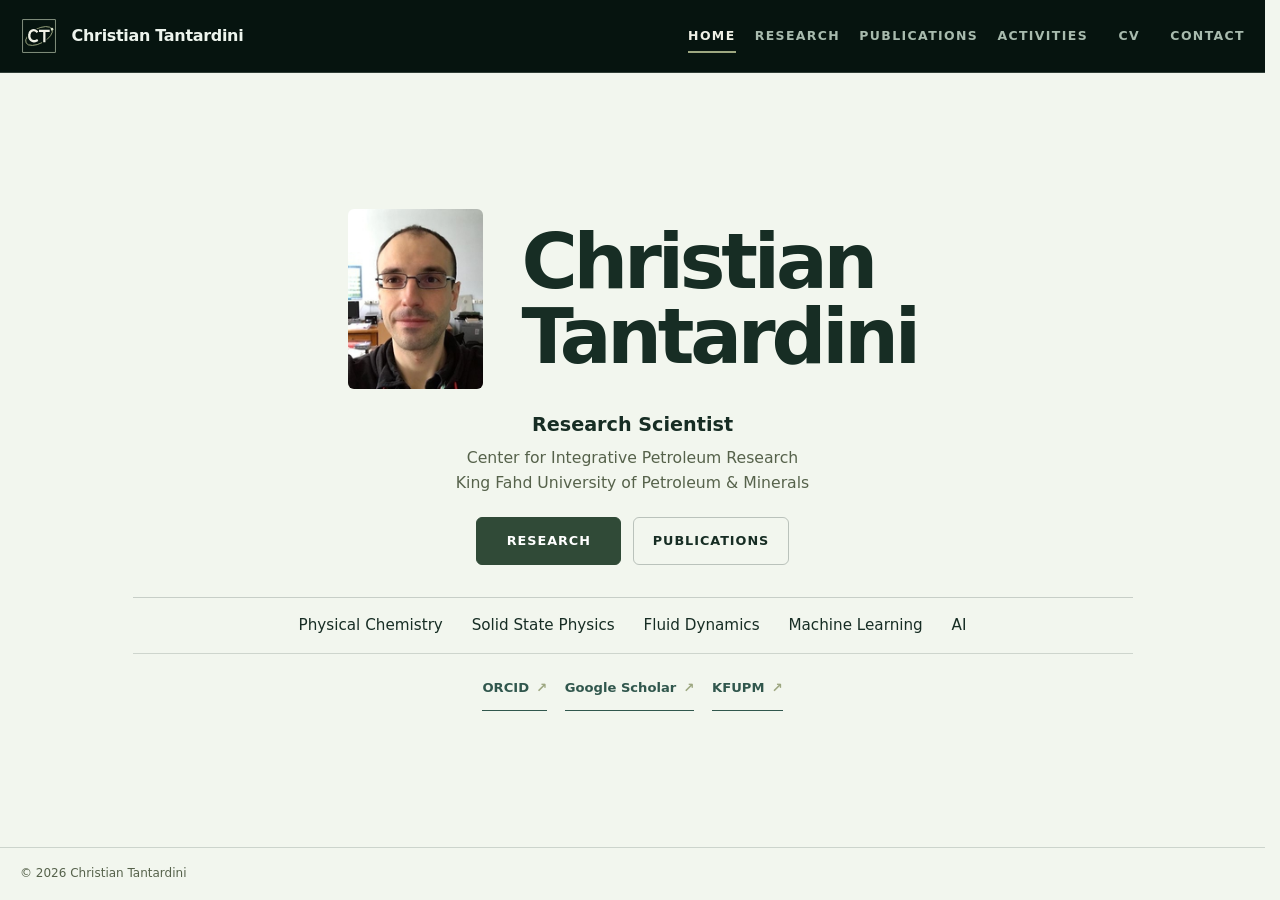
==== commit 75cc4a7f: "Center homepage identity and add supplied portrait" ====
--- a/index.html
+++ b/index.html
@@ -6,7 +6,7 @@
   <meta name="description" content="Christian Tantardini — research scientist in physical chemistry, solid state physics, fluid dynamics, machine learning and AI.">
   <title>Christian Tantardini — Research Scientist</title>
   <link rel="icon" type="image/svg+xml" href="assets/images/ct-mark.svg?v=orbital2">
-  <link rel="stylesheet" href="assets/css/styles.css?v=20261008-detail10">
+  <link rel="stylesheet" href="assets/css/styles.css?v=20261008-portrait12">
   <script src="assets/js/main.js?v=20261006-responsive9" defer></script>
 </head>
 <body class="home-page">
@@ -31,7 +31,10 @@
   <main id="main" tabindex="-1" class="home-main">
     <section class="home-stage container">
       <div class="home-identity reveal">
-        <h1>Christian <span>Tantardini</span></h1>
+        <div class="home-nameplate">
+          <img class="home-headshot" src="assets/images/christian-portrait.png" alt="Christian Tantardini" width="150" height="200">
+          <h1>Christian <span>Tantardini</span></h1>
+        </div>
         <div class="hero-affiliation">
           <strong>Research Scientist</strong>
           <span>Center for Integrative Petroleum Research</span>
@@ -44,7 +47,7 @@
       </div>
 
       <section class="home-about reveal" aria-labelledby="about-title">
-        <h2 id="about-title">Research areas</h2>
+        <h2 id="about-title" class="visually-hidden">Research areas</h2>
         <ul class="home-fields">
           <li>Physical Chemistry</li>
           <li>Solid State Physics</li>
@@ -57,7 +60,6 @@
           <a class="text-link" href="https://scholar.google.com/citations?user=QCZdlUQAAAAJ&amp;hl=en" target="_blank" rel="noopener">Google Scholar</a>
           <a class="text-link" href="https://pure.kfupm.edu.sa/en/persons/christian-tantardini/" target="_blank" rel="noopener">KFUPM</a>
         </div>
-        <div class="home-science" aria-hidden="true"><img src="assets/images/density-study.svg" alt="" width="480" height="220"></div>
       </section>
 
 
--- a/assets/css/styles.css
+++ b/assets/css/styles.css
@@ -877,3 +877,35 @@
 @media (max-width: 520px) {
   .home-science { display: none; }
 }
+
+/* A unified, name-led homepage instead of two disconnected columns. */
+.visually-hidden { position: absolute !important; width: 1px !important; height: 1px !important; padding: 0 !important; margin: -1px !important; overflow: hidden; clip-path: inset(50%); white-space: nowrap; border: 0; }
+.home-stage { display: flex; flex-direction: column; justify-content: center; align-items: center; width: min(calc(100% - 64px), 1200px); gap: 2rem; padding-block: clamp(2.5rem, 6vh, 5rem); text-align: center; }
+.home-identity { align-self: center; width: 100%; }
+.home-identity h1 { font-size: clamp(4rem, 7.4vw, 7.2rem); line-height: 1; letter-spacing: -.055em; margin-bottom: 1.3rem; text-wrap: balance; }
+.home-identity h1 span { display: inline; }
+.home-identity .hero-affiliation { justify-items: center; margin-bottom: 1.4rem; gap: .15rem; }
+.home-identity .actions { width: min(100%, 330px); margin-inline: auto; justify-content: center; gap: .75rem; }
+.home-identity .button { min-width: 145px; }
+.home-about { align-self: center; width: min(100%, 1000px); }
+.home-fields { display: flex; flex-wrap: wrap; justify-content: center; border-bottom: 1px solid rgba(23,45,36,.16); padding: .65rem 0; }
+.home-fields li { padding: .35rem .9rem; border-bottom: 0; font-size: clamp(.95rem, 1.05vw, 1.06rem); line-height: 1.5; white-space: nowrap; }
+.home-about .profile-links { justify-content: center; margin-top: .85rem; }
+@media (max-width: 760px) {
+  .home-stage { width: calc(100% - 28px); gap: 1.7rem; padding-block: 2.5rem; }
+  .home-identity h1 { font-size: clamp(3.2rem, 13.5vw, 4.5rem); line-height: .98; }
+  .home-identity h1 span { display: block; }
+  .home-identity .button { min-width: 0; flex: 1 1 130px; }
+  .home-fields li { padding-inline: .65rem; }
+}
+
+.home-nameplate { display: flex; justify-content: center; align-items: center; gap: clamp(1.5rem, 3vw, 2.5rem); margin-bottom: 1.4rem; }
+.home-headshot { flex: 0 0 auto; width: 135px; height: auto; border-radius: var(--radius); }
+.home-nameplate h1 { margin: 0; text-align: left; font-size: clamp(3.8rem, 6vw, 6rem); line-height: .98; }
+.home-nameplate h1 span { display: block; }
+@media (max-width: 760px) {
+  .home-nameplate { flex-direction: column; gap: 1.2rem; }
+  .home-headshot { width: 105px; }
+  .home-nameplate h1 { text-align: center; font-size: clamp(3rem, 12.5vw, 4.2rem); }
+  .home-stage { padding-block: 2rem; }
+}
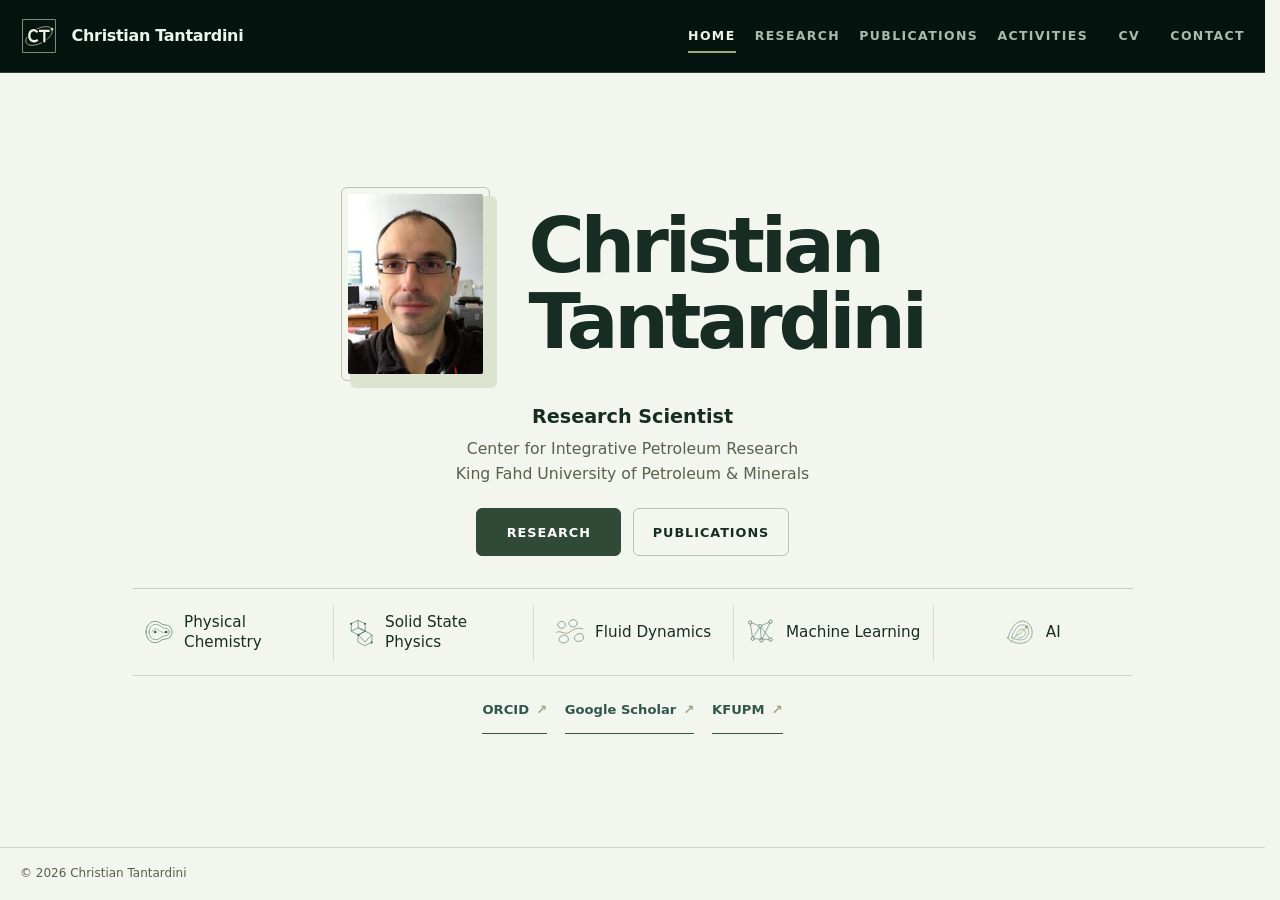
==== commit 8bc08ad6: "Add homepage accents and align centered bibliography grid" ====
--- a/index.html
+++ b/index.html
@@ -6,8 +6,8 @@
   <meta name="description" content="Christian Tantardini — research scientist in physical chemistry, solid state physics, fluid dynamics, machine learning and AI.">
   <title>Christian Tantardini — Research Scientist</title>
   <link rel="icon" type="image/svg+xml" href="assets/images/ct-mark.svg?v=orbital2">
-  <link rel="stylesheet" href="assets/css/styles.css?v=20261008-portrait12">
-  <script src="assets/js/main.js?v=20261006-responsive9" defer></script>
+  <link rel="stylesheet" href="assets/css/styles.css?v=20261008-editorial13r2">
+  <script src="assets/js/main.js?v=20261008-editorial13r2" defer></script>
 </head>
 <body class="home-page">
   <a class="skip-link" href="#main">Skip to content</a>
@@ -32,7 +32,7 @@
     <section class="home-stage container">
       <div class="home-identity reveal">
         <div class="home-nameplate">
-          <img class="home-headshot" src="assets/images/christian-portrait.png" alt="Christian Tantardini" width="150" height="200">
+          <div class="home-photo-frame"><img class="home-headshot" src="assets/images/christian-portrait.png" alt="Christian Tantardini" width="150" height="200"></div>
           <h1>Christian <span>Tantardini</span></h1>
         </div>
         <div class="hero-affiliation">
@@ -49,11 +49,11 @@
       <section class="home-about reveal" aria-labelledby="about-title">
         <h2 id="about-title" class="visually-hidden">Research areas</h2>
         <ul class="home-fields">
-          <li>Physical Chemistry</li>
-          <li>Solid State Physics</li>
-          <li>Fluid Dynamics</li>
-          <li>Machine Learning</li>
-          <li>AI</li>
+          <li><svg class="home-field-symbol" viewBox="0 0 72 72" aria-hidden="true" focusable="false"><g fill="none" stroke="#31594d" stroke-linecap="round"><path stroke-width="1.4" d="M5 36c0-18 13-28 27-25 8 2 10 8 18 8 10 0 17 7 17 17S60 53 50 53c-8 0-10 6-18 8C18 64 5 54 5 36Z"/><path stroke-width="1.1" d="M12 36c0-13 9-20 20-18 8 2 11 9 19 9 7 0 10 4 10 9s-3 9-10 9c-8 0-11 7-19 9-11 2-20-5-20-18Z"/><path stroke-width=".9" d="M20 36c3-9 8-9 14-5 9 7 17 7 25 5"/></g><circle cx="27" cy="36" r="3" fill="#31594d"/><circle cx="53" cy="36" r="3" fill="#31594d"/></svg><span>Physical Chemistry</span></li>
+          <li><svg class="home-field-symbol" viewBox="0 0 72 72" aria-hidden="true" focusable="false"><g fill="none" stroke="#31594d" stroke-width="1.3" stroke-linejoin="round"><path d="m15 16 16-8 17 8 1 18-17 9-17-9Zm17 27 17-9 16 9-1 18-17 8-16-9Z"/><path d="m31 8 1 18 17 8M15 34l17-8 17 8m-17 9 16 17 16-17"/></g><g fill="#31594d"><circle cx="15" cy="16" r="2.4"/><circle cx="48" cy="16" r="2.4"/><circle cx="32" cy="43" r="2.4"/><circle cx="64" cy="61" r="2.4"/></g></svg><span>Solid State Physics</span></li>
+          <li><svg class="home-field-symbol" viewBox="0 0 72 72" aria-hidden="true" focusable="false"><g fill="none" stroke="#31594d" stroke-width="1.25"><path d="M8 15c6-8 17-4 17 4 0 6-8 10-13 7-5-2-7-7-4-11Zm30-7c7-4 15 0 15 7 0 9-12 12-17 6-4-5-3-10 2-13Zm13 35c9-7 19-2 17 8-2 8-14 10-19 5-4-4-3-9 2-13ZM15 46c8-6 18-1 17 8-1 8-13 11-19 6-5-4-4-10 2-14Z"/><path stroke="#9a9b69" stroke-width="2" d="M3 37c12-6 20 7 31 0 10-7 19-13 34-8"/></g></svg><span>Fluid Dynamics</span></li>
+          <li><svg class="home-field-symbol" viewBox="0 0 72 72" aria-hidden="true" focusable="false"><g fill="none" stroke="#31594d" stroke-width="1.2"><path d="M10 13 34 22 59 11M10 13l6 39 18-30 25 32M16 52l43 2M34 22l3 34M59 11l-22 45"/></g><g fill="#f7f4ec" stroke="#31594d" stroke-width="1.5"><circle cx="10" cy="13" r="4"/><circle cx="34" cy="22" r="4"/><circle cx="59" cy="11" r="4"/><circle cx="16" cy="52" r="4"/><circle cx="37" cy="56" r="4"/><circle cx="59" cy="54" r="4"/></g></svg><span>Machine Learning</span></li>
+          <li><svg class="home-field-symbol" viewBox="0 0 72 72" aria-hidden="true" focusable="false"><g fill="none" stroke="#31594d" stroke-linecap="round"><path stroke-width="1.15" d="M7 50c8-24 18-38 32-40 13-2 24 9 26 23 2 17-9 30-27 30C20 63 10 57 7 50Z"/><path stroke-width="1" d="M16 49c6-18 14-29 24-30 9-1 17 6 17 15 0 11-8 21-19 21-10 0-18-3-22-6Z"/><path stroke-width=".9" d="M25 47c4-10 9-18 16-18 6 0 9 5 8 11-2 7-8 10-17 10"/><path stroke="#9a9b69" stroke-width="1.6" d="m14 60 11-13 12-8 15-15"/></g><circle cx="52" cy="24" r="3.5" fill="#9a9b69"/></svg><span>AI</span></li>
         </ul>
         <div class="profile-links">
           <a class="text-link" href="https://orcid.org/0000-0002-2412-9859" target="_blank" rel="noopener">ORCID</a>
--- a/assets/css/styles.css
+++ b/assets/css/styles.css
@@ -909,3 +909,49 @@
   .home-nameplate h1 { text-align: center; font-size: clamp(3rem, 12.5vw, 4.2rem); }
   .home-stage { padding-block: 2rem; }
 }
+
+/* Portrait framing and a structured scientific field strip. */
+.home-photo-frame { position: relative; isolation: isolate; flex: 0 0 auto; padding: 6px; border: 1px solid #bac6ac; border-radius: var(--radius); background: var(--paper); }
+.home-stage { padding-block: clamp(1.5rem, 4vh, 3rem); }
+.home-photo-frame::before { content: ""; position: absolute; z-index: -1; inset: 8px -8px -8px 8px; border-radius: var(--radius); background: #dce4cf; }
+.home-headshot { border-radius: 2px; }
+.home-nameplate { gap: clamp(1.8rem, 3vw, 2.8rem); }
+.home-fields { display: grid; grid-template-columns: repeat(5, minmax(0,1fr)); padding: .9rem 0; }
+.home-fields li { display: flex; align-items: center; justify-content: center; gap: .65rem; padding: .5rem .7rem; white-space: normal; text-align: left; }
+.home-fields li + li { border-left: 1px solid rgba(23,45,36,.12); }
+.home-field-symbol { flex: 0 0 auto; width: 30px; height: 30px; }
+.home-fields li span { max-width: 140px; line-height: 1.35; }
+
+/* The bibliography uses one centered grid from heading to the final record. */
+.publication-record > .container { max-width: 1180px; }
+.publication-record .publication-tools,
+.publication-record .publication-filter-tools,
+.publication-record .publication-list,
+.publication-record .publication-empty { max-width: none; }
+.publication { grid-template-columns: 54px minmax(0,1fr) 100px; gap: 0 1.25rem; }
+.publication-details, .publication-footer { display: contents; }
+.publication-year { grid-column: 1; grid-row: 1 / span 3; }
+.publication h3 { grid-column: 2; grid-row: 1; }
+.publication-meta { grid-column: 2; grid-row: 2; }
+.publication-authors { grid-column: 2; grid-row: 3; }
+.publication .publication-actions { grid-column: 3; grid-row: 1 / span 3; flex-direction: column; align-items: flex-end; gap: 0; min-width: 0; }
+.publication .publication-actions .publication-link,
+.publication .publication-actions .publication-action { min-height: 44px; }
+.publication .publication-actions .publication-link { display: inline-flex; align-items: center; }
+.publication-search input { width: min(100%, 42rem); }
+@media (max-width: 900px) {
+  .home-fields { grid-template-columns: repeat(3, minmax(0,1fr)); row-gap: .5rem; }
+  .home-fields li + li { border-left: 0; }
+}
+@media (max-width: 680px) {
+  .home-fields { grid-template-columns: repeat(2, minmax(0,1fr)); padding: .55rem 0; row-gap: .25rem; }
+  .home-fields li { justify-content: flex-start; padding: .5rem; font-size: .92rem; }
+  .home-fields li:last-child { grid-column: 1 / -1; justify-content: center; }
+  .home-field-symbol { width: 26px; height: 26px; }
+  .publication { grid-template-columns: 38px minmax(0,1fr); gap: 0 .7rem; }
+  .publication-year { grid-row: 1; }
+  .publication-details { display: block; grid-column: 2; grid-row: 1; }
+  .publication-footer { display: flex; margin-top: 0; }
+  .publication .publication-actions { flex-direction: row; justify-content: flex-start; align-items: center; gap: 1.1rem; }
+  .publication-search input { width: 100%; }
+}
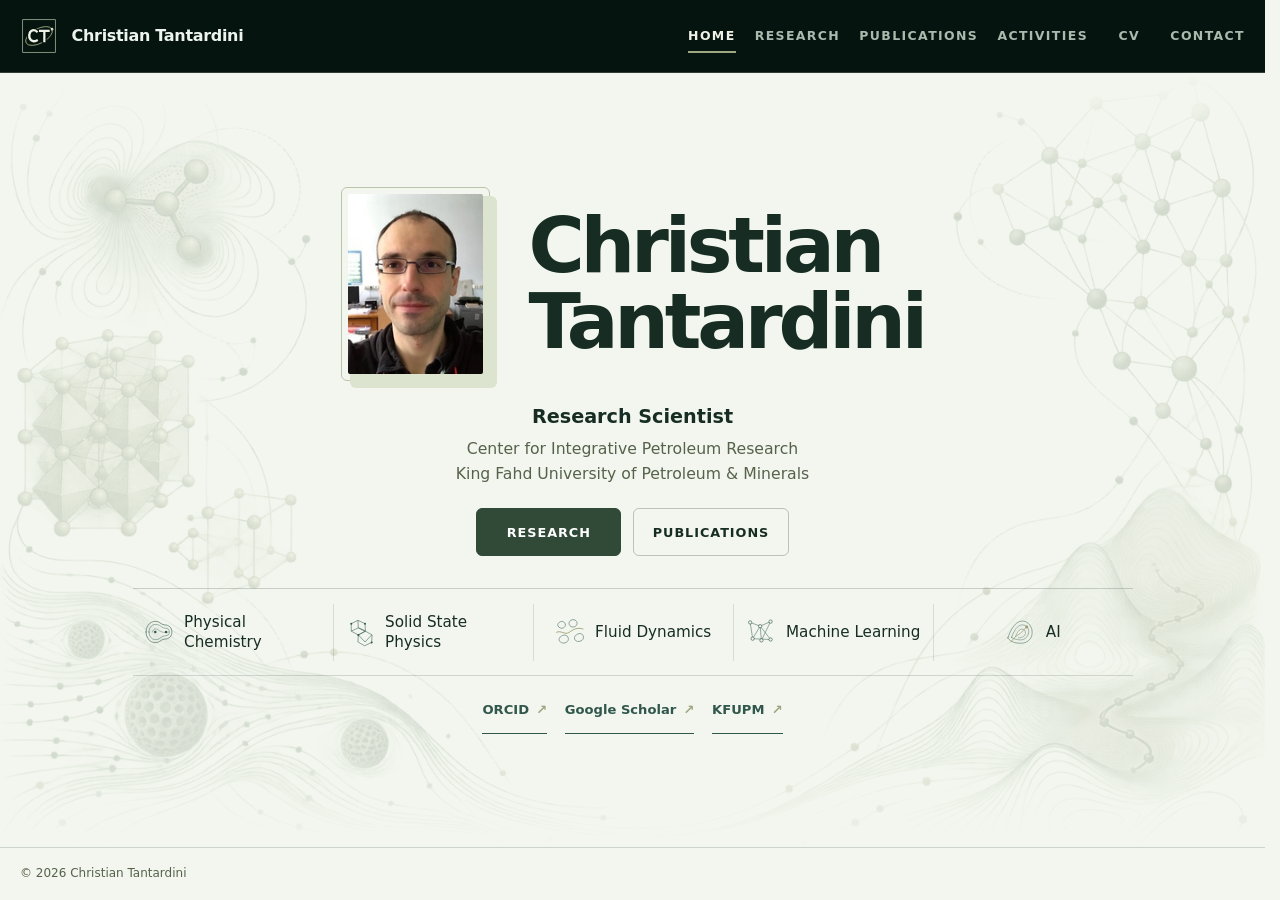
==== commit 415692ce: "Add transparent scientific homepage wallpaper" ====
--- a/index.html
+++ b/index.html
@@ -6,7 +6,7 @@
   <meta name="description" content="Christian Tantardini — research scientist in physical chemistry, solid state physics, fluid dynamics, machine learning and AI.">
   <title>Christian Tantardini — Research Scientist</title>
   <link rel="icon" type="image/svg+xml" href="assets/images/ct-mark.svg?v=orbital2">
-  <link rel="stylesheet" href="assets/css/styles.css?v=20261008-editorial13r2">
+  <link rel="stylesheet" href="assets/css/styles.css?v=20261008-wallpaper14">
   <script src="assets/js/main.js?v=20261008-editorial13r2" defer></script>
 </head>
 <body class="home-page">
--- a/assets/css/styles.css
+++ b/assets/css/styles.css
@@ -414,15 +414,11 @@
   content: "";
   position: absolute;
   z-index: 0;
-  top: clamp(.5rem, 3vh, 2.5rem);
-  left: 50%;
-  width: min(90vw, 1600px);
-  aspect-ratio: 1200 / 520;
-  transform: translateX(-50%);
-  background: url("../images/bond-density-backdrop.svg?v=5") center / contain no-repeat;
-  opacity: .065;
-  -webkit-mask-image: linear-gradient(to bottom, #000 8%, #000 38%, transparent 82%);
-  mask-image: linear-gradient(to bottom, #000 8%, #000 38%, transparent 82%);
+  inset: 0;
+  background: url("../images/research-wallpaper.png") center / cover no-repeat;
+  opacity: .16;
+  -webkit-mask-image: linear-gradient(to bottom, transparent, #000 12%, #000 88%, transparent);
+  mask-image: linear-gradient(to bottom, transparent, #000 12%, #000 88%, transparent);
   pointer-events: none;
 }
 .home-page .footer-inner { width: min(calc(100% - 40px), 1740px); }
@@ -546,7 +542,7 @@
 }
 
 @media (max-width: 960px) {
-  .home-main::before { display: none; }
+  .home-main::before { background-size: 100% auto; background-position: center top; opacity: .12; }
   body:not(.home-page) .site-nav { background: var(--header-bg); border-color: rgba(220,235,221,.2); }
   .home-stage { grid-template-columns: 1fr; }
   .home-about, .home-portrait { grid-column: 1; grid-row: auto; }
@@ -855,8 +851,7 @@
   .button:hover { transform: none; }
 }
 
-/* One deliberate scientific accent, rather than a pattern behind the text. */
-.home-main::before { content: none; }
+/* Quiet scientific details and consistent interactive accents. */
 .home-stage { width: min(calc(100% - 40px), 1200px); grid-template-columns: minmax(0,1.15fr) minmax(0,1fr); gap: clamp(2.5rem, 5vw, 4rem); }
 .home-science { width: min(100%, 340px); margin-top: 1rem; }
 .home-science img { width: 100%; height: auto; }
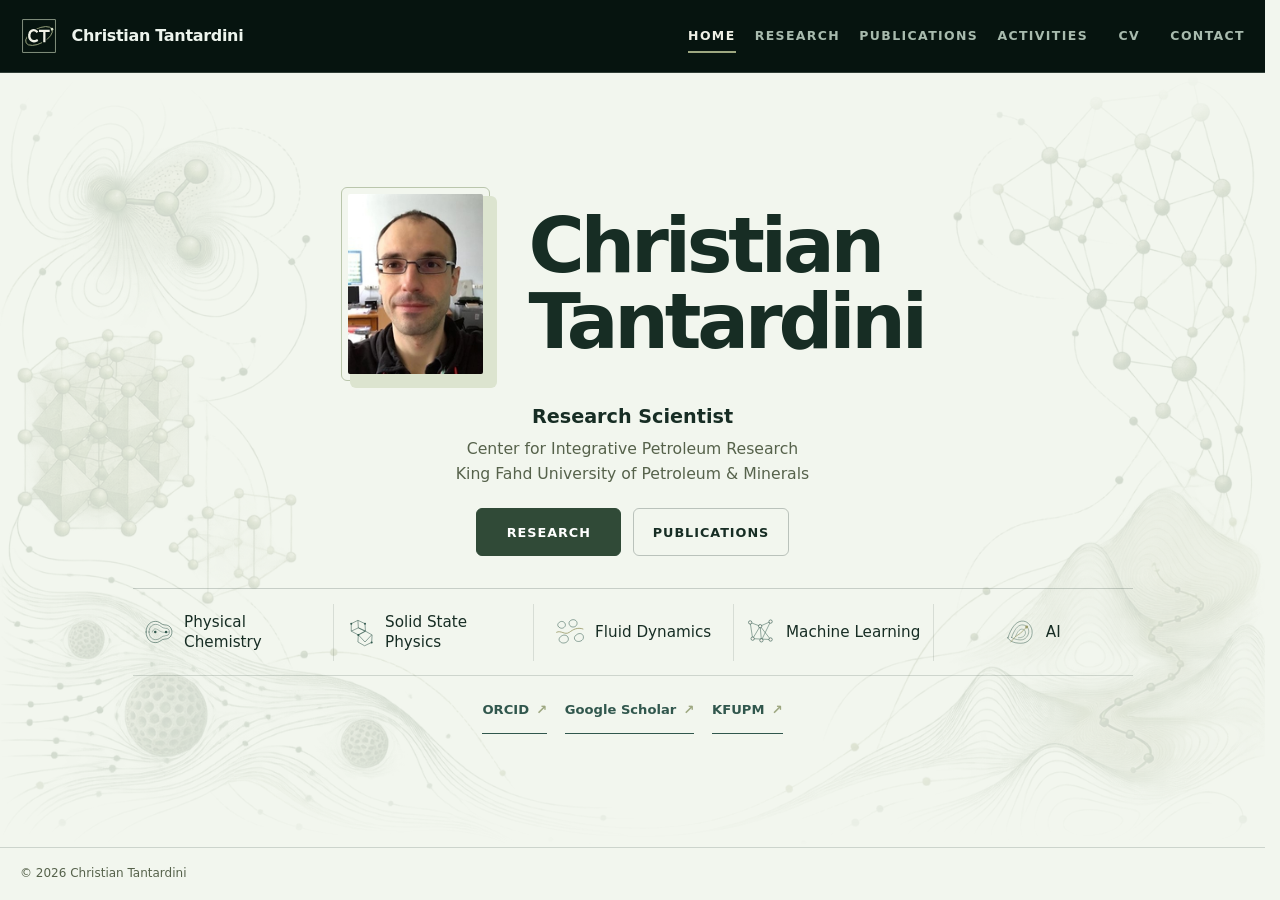
==== commit 2f179f01: "Unify section grid and improve publication search navigation" ====
--- a/index.html
+++ b/index.html
@@ -6,8 +6,8 @@
   <meta name="description" content="Christian Tantardini — research scientist in physical chemistry, solid state physics, fluid dynamics, machine learning and AI.">
   <title>Christian Tantardini — Research Scientist</title>
   <link rel="icon" type="image/svg+xml" href="assets/images/ct-mark.svg?v=orbital2">
-  <link rel="stylesheet" href="assets/css/styles.css?v=20261008-wallpaper14">
-  <script src="assets/js/main.js?v=20261008-editorial13r2" defer></script>
+  <link rel="stylesheet" href="assets/css/styles.css?v=20261008-navigation15">
+  <script src="assets/js/main.js?v=20261008-navigation15" defer></script>
 </head>
 <body class="home-page">
   <a class="skip-link" href="#main">Skip to content</a>
--- a/assets/css/styles.css
+++ b/assets/css/styles.css
@@ -950,3 +950,93 @@
   .publication .publication-actions { flex-direction: row; justify-content: flex-start; align-items: center; gap: 1.1rem; }
   .publication-search input { width: 100%; }
 }
+
+/* One outer grid for the secondary pages; the home composition is independent. */
+body:not(.home-page) main .container { width: min(calc(100% - 40px), 1180px); max-width: 1180px; }
+
+/* A compact, accessible search panel that remains below the site menu. */
+.publication-controls-sentinel { height: 1px; margin-bottom: -1px; pointer-events: none; }
+.publication-controls {
+  position: sticky;
+  top: var(--site-header-height, 73px);
+  z-index: 20;
+  padding: .65rem 0 .8rem;
+  border-bottom: 1px solid rgba(23,45,36,.16);
+  background: var(--paper);
+}
+.publication-controls.is-stuck { box-shadow: 0 7px 10px -10px rgba(23,45,36,.45); }
+.publication-controls .publication-tools { display: flex; align-items: flex-end; gap: 1rem; margin-bottom: .65rem; }
+.publication-search-control { flex: 0 1 42rem; min-width: 0; display: grid; gap: .4rem; }
+.publication-search-field { position: relative; }
+.publication-search-field input {
+  width: 100%;
+  min-width: 0;
+  min-height: 46px;
+  padding: .65rem 3.1rem .65rem .85rem;
+  border: 1px solid rgba(23,45,36,.25);
+  border-radius: var(--radius);
+  color: var(--ink);
+  background: rgba(255,255,255,.6);
+  font: 400 1rem/1.4 var(--font-sans);
+}
+.publication-search-field input::placeholder { color: #617064; }
+.publication-search-field input:focus { border-color: var(--olive-ink); }
+.publication-search-field input::-webkit-search-cancel-button { -webkit-appearance: none; }
+.publication-search-clear {
+  position: absolute;
+  top: 50%;
+  right: 1px;
+  transform: translateY(-50%);
+  display: grid;
+  place-items: center;
+  width: 44px;
+  height: 44px;
+  border: 0;
+  border-radius: var(--radius);
+  color: #45604c;
+  background: transparent;
+  cursor: pointer;
+}
+.publication-search-clear[hidden] { display: none; }
+.publication-search-clear:hover { color: var(--ink); background: #e2e9d9; }
+.publication-search-clear svg { width: 20px; height: 20px; fill: none; stroke: currentColor; stroke-width: 1.7; stroke-linecap: round; }
+.publication-controls .publication-summary { flex: 0 0 auto; min-width: 0; min-height: 46px; display: flex; align-items: center; gap: .4rem; text-align: left; }
+.publication-controls .publication-summary strong { font-size: 1.2rem; letter-spacing: -.02em; }
+.publication-controls .publication-summary span { margin: 0; font-size: .85rem; letter-spacing: 0; text-transform: none; }
+.publication-controls .publication-filter-tools { display: flex; align-items: center; gap: .75rem; margin: 0; }
+.publication-controls .filter-bar { flex: 1; min-width: 0; flex-wrap: nowrap; overflow-x: auto; margin: 0; padding: .2rem .2rem .35rem; scrollbar-width: thin; scroll-padding-inline: .2rem; }
+.publication-controls .filter-button { flex: 0 0 auto; }
+.publication-controls .publication-reset { flex: 0 0 auto; min-width: 44px; margin: 0; padding: .5rem .3rem; font-size: .85rem; white-space: nowrap; }
+.publication-list { border-top: 0; scroll-margin-top: calc(var(--site-header-height, 73px) + var(--publication-controls-height, 136px) + 12px); }
+.publication-year-heading { display: flex; align-items: baseline; justify-content: space-between; gap: 1rem; margin: 1.2rem 0 0; padding: 1.1rem 0 .6rem; color: var(--ink); font: 650 1.35rem/1.3 var(--font-sans); letter-spacing: -.025em; }
+.publication-year-heading:first-child { margin-top: 0; }
+.publication-year-heading[hidden] { display: none; }
+.publication-year-count { color: #56624b; font-size: .82rem; font-weight: 450; letter-spacing: 0; }
+.publication-title-link mark { padding: .05em .08em; color: inherit; background: #dbe5c6; border-radius: 2px; }
+
+/* Research keeps aligned text columns, with each arrow attached to the last word. */
+.research-row { align-items: start; padding: .45rem 0; }
+.research-number { padding-top: .3rem; }
+.research-symbol { align-self: center; }
+.research-row h2 { padding-top: .2rem; }
+.research-paper { align-content: start; gap: .35rem; }
+.research-paper a { display: block; min-height: 44px; }
+.research-paper .link-tail { white-space: nowrap; }
+.research-index-link { gap: .35rem; }
+@media (max-width: 900px) {
+  .research-row { gap: .5rem 1rem; padding: 1.1rem 0; }
+  .research-paper { padding-top: .15rem; }
+}
+@media (max-width: 680px) {
+  body:not(.home-page) main .container { width: calc(100% - 28px); }
+  .publication-controls .publication-tools { gap: .65rem; }
+  .publication-controls .publication-summary { flex-direction: column; align-items: flex-end; justify-content: center; gap: .1rem; }
+  .publication-controls .publication-summary span { font-size: .75rem; }
+  .publication-controls .filter-bar::-webkit-scrollbar { display: block; height: 3px; }
+  .publication-controls .filter-bar::-webkit-scrollbar-thumb { background: #bac6ac; }
+  .publication-controls .filter-bar::-webkit-scrollbar-track { background: transparent; }
+  .research-row { grid-template-columns: 1.2rem 3.1rem minmax(0,1fr); gap: .5rem .6rem; }
+  .research-number { padding-top: .25rem; }
+  .research-symbol { align-self: start; }
+  .research-row h2 { padding-top: .2rem; }
+}
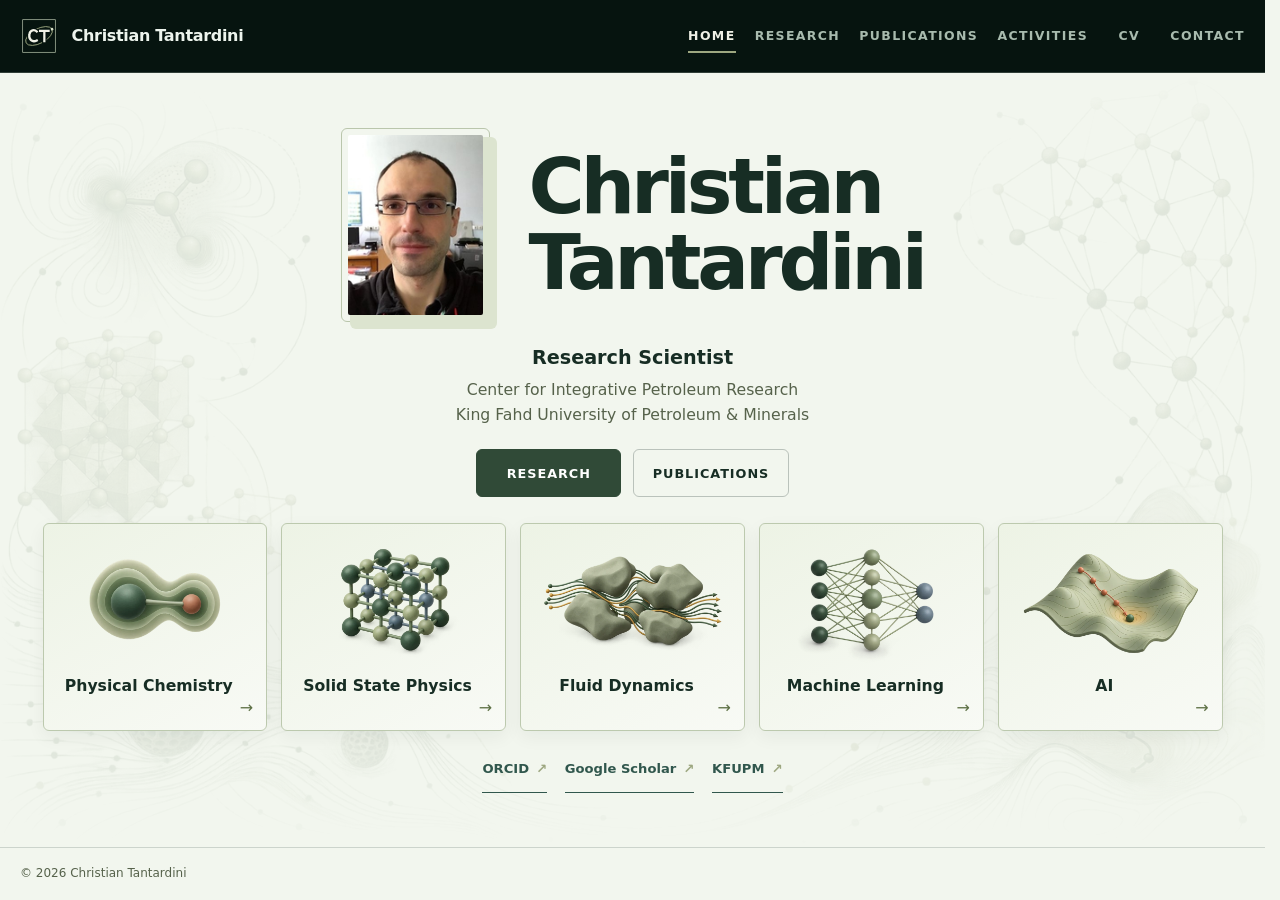
==== commit 5219b3a5: "Add dimensional research cards with harmonious color accents" ====
--- a/index.html
+++ b/index.html
@@ -6,7 +6,7 @@
   <meta name="description" content="Christian Tantardini — research scientist in physical chemistry, solid state physics, fluid dynamics, machine learning and AI.">
   <title>Christian Tantardini — Research Scientist</title>
   <link rel="icon" type="image/svg+xml" href="assets/images/ct-mark.svg?v=orbital2">
-  <link rel="stylesheet" href="assets/css/styles.css?v=20261008-navigation15">
+  <link rel="stylesheet" href="assets/css/styles.css?v=20261014-cards17">
   <script src="assets/js/main.js?v=20261008-navigation15" defer></script>
 </head>
 <body class="home-page">
@@ -49,11 +49,11 @@
       <section class="home-about reveal" aria-labelledby="about-title">
         <h2 id="about-title" class="visually-hidden">Research areas</h2>
         <ul class="home-fields">
-          <li><svg class="home-field-symbol" viewBox="0 0 72 72" aria-hidden="true" focusable="false"><g fill="none" stroke="#31594d" stroke-linecap="round"><path stroke-width="1.4" d="M5 36c0-18 13-28 27-25 8 2 10 8 18 8 10 0 17 7 17 17S60 53 50 53c-8 0-10 6-18 8C18 64 5 54 5 36Z"/><path stroke-width="1.1" d="M12 36c0-13 9-20 20-18 8 2 11 9 19 9 7 0 10 4 10 9s-3 9-10 9c-8 0-11 7-19 9-11 2-20-5-20-18Z"/><path stroke-width=".9" d="M20 36c3-9 8-9 14-5 9 7 17 7 25 5"/></g><circle cx="27" cy="36" r="3" fill="#31594d"/><circle cx="53" cy="36" r="3" fill="#31594d"/></svg><span>Physical Chemistry</span></li>
-          <li><svg class="home-field-symbol" viewBox="0 0 72 72" aria-hidden="true" focusable="false"><g fill="none" stroke="#31594d" stroke-width="1.3" stroke-linejoin="round"><path d="m15 16 16-8 17 8 1 18-17 9-17-9Zm17 27 17-9 16 9-1 18-17 8-16-9Z"/><path d="m31 8 1 18 17 8M15 34l17-8 17 8m-17 9 16 17 16-17"/></g><g fill="#31594d"><circle cx="15" cy="16" r="2.4"/><circle cx="48" cy="16" r="2.4"/><circle cx="32" cy="43" r="2.4"/><circle cx="64" cy="61" r="2.4"/></g></svg><span>Solid State Physics</span></li>
-          <li><svg class="home-field-symbol" viewBox="0 0 72 72" aria-hidden="true" focusable="false"><g fill="none" stroke="#31594d" stroke-width="1.25"><path d="M8 15c6-8 17-4 17 4 0 6-8 10-13 7-5-2-7-7-4-11Zm30-7c7-4 15 0 15 7 0 9-12 12-17 6-4-5-3-10 2-13Zm13 35c9-7 19-2 17 8-2 8-14 10-19 5-4-4-3-9 2-13ZM15 46c8-6 18-1 17 8-1 8-13 11-19 6-5-4-4-10 2-14Z"/><path stroke="#9a9b69" stroke-width="2" d="M3 37c12-6 20 7 31 0 10-7 19-13 34-8"/></g></svg><span>Fluid Dynamics</span></li>
-          <li><svg class="home-field-symbol" viewBox="0 0 72 72" aria-hidden="true" focusable="false"><g fill="none" stroke="#31594d" stroke-width="1.2"><path d="M10 13 34 22 59 11M10 13l6 39 18-30 25 32M16 52l43 2M34 22l3 34M59 11l-22 45"/></g><g fill="#f7f4ec" stroke="#31594d" stroke-width="1.5"><circle cx="10" cy="13" r="4"/><circle cx="34" cy="22" r="4"/><circle cx="59" cy="11" r="4"/><circle cx="16" cy="52" r="4"/><circle cx="37" cy="56" r="4"/><circle cx="59" cy="54" r="4"/></g></svg><span>Machine Learning</span></li>
-          <li><svg class="home-field-symbol" viewBox="0 0 72 72" aria-hidden="true" focusable="false"><g fill="none" stroke="#31594d" stroke-linecap="round"><path stroke-width="1.15" d="M7 50c8-24 18-38 32-40 13-2 24 9 26 23 2 17-9 30-27 30C20 63 10 57 7 50Z"/><path stroke-width="1" d="M16 49c6-18 14-29 24-30 9-1 17 6 17 15 0 11-8 21-19 21-10 0-18-3-22-6Z"/><path stroke-width=".9" d="M25 47c4-10 9-18 16-18 6 0 9 5 8 11-2 7-8 10-17 10"/><path stroke="#9a9b69" stroke-width="1.6" d="m14 60 11-13 12-8 15-15"/></g><circle cx="52" cy="24" r="3.5" fill="#9a9b69"/></svg><span>AI</span></li>
+          <li><a class="home-field-card" href="projects.html#physical-chemistry"><img class="home-field-image" src="assets/images/research-cards/physical-chemistry.webp" alt="" width="768" height="512" decoding="async"><span class="home-field-title">Physical Chemistry</span><span class="home-field-arrow" aria-hidden="true">→</span></a></li>
+          <li><a class="home-field-card" href="projects.html#solid-state-physics"><img class="home-field-image" src="assets/images/research-cards/solid-state-physics.webp" alt="" width="768" height="512" decoding="async"><span class="home-field-title">Solid State Physics</span><span class="home-field-arrow" aria-hidden="true">→</span></a></li>
+          <li><a class="home-field-card" href="projects.html#fluid-dynamics"><img class="home-field-image" src="assets/images/research-cards/fluid-dynamics.webp" alt="" width="768" height="512" decoding="async"><span class="home-field-title">Fluid Dynamics</span><span class="home-field-arrow" aria-hidden="true">→</span></a></li>
+          <li><a class="home-field-card" href="projects.html#machine-learning"><img class="home-field-image" src="assets/images/research-cards/machine-learning.webp" alt="" width="768" height="512" decoding="async"><span class="home-field-title">Machine Learning</span><span class="home-field-arrow" aria-hidden="true">→</span></a></li>
+          <li><a class="home-field-card" href="projects.html#ai"><img class="home-field-image" src="assets/images/research-cards/ai.webp" alt="" width="768" height="512" decoding="async"><span class="home-field-title">AI</span><span class="home-field-arrow" aria-hidden="true">→</span></a></li>
         </ul>
         <div class="profile-links">
           <a class="text-link" href="https://orcid.org/0000-0002-2412-9859" target="_blank" rel="noopener">ORCID</a>
--- a/assets/css/styles.css
+++ b/assets/css/styles.css
@@ -416,7 +416,7 @@
   z-index: 0;
   inset: 0;
   background: url("../images/research-wallpaper.png") center / cover no-repeat;
-  opacity: .16;
+  opacity: .09;
   -webkit-mask-image: linear-gradient(to bottom, transparent, #000 12%, #000 88%, transparent);
   mask-image: linear-gradient(to bottom, transparent, #000 12%, #000 88%, transparent);
   pointer-events: none;
@@ -542,7 +542,7 @@
 }
 
 @media (max-width: 960px) {
-  .home-main::before { background-size: 100% auto; background-position: center top; opacity: .12; }
+  .home-main::before { background-size: 100% auto; background-position: center top; opacity: .07; }
   body:not(.home-page) .site-nav { background: var(--header-bg); border-color: rgba(220,235,221,.2); }
   .home-stage { grid-template-columns: 1fr; }
   .home-about, .home-portrait { grid-column: 1; grid-row: auto; }
@@ -1040,3 +1040,69 @@
   .research-symbol { align-self: start; }
   .research-row h2 { padding-top: .2rem; }
 }
+
+/* Activity drawings share the research index's quiet line-art treatment. */
+.activity-entry { grid-template-columns: 180px 84px minmax(0,1fr); gap: 1.5rem; align-items: start; }
+.activity-illustration { display: block; width: 84px; height: 84px; padding: 9px; border-radius: var(--radius); background: #e4eddf; }
+.activity-content { min-width: 0; }
+.activity-content p { max-width: 70ch; }
+@media (max-width: 900px) {
+  .activity-entry { grid-template-columns: 140px 72px minmax(0,1fr); gap: 1.1rem; }
+  .activity-illustration { width: 72px; height: 72px; padding: 8px; }
+}
+@media (max-width: 680px) {
+  .activity-entry { grid-template-columns: 56px minmax(0,1fr); gap: .5rem 1rem; }
+  .activity-illustration { grid-column: 1; grid-row: 1 / span 2; width: 56px; height: 56px; padding: 6px; }
+  .activity-date { grid-column: 2; grid-row: 1; padding-top: 0; font-size: .8rem; }
+  .activity-content { grid-column: 2; grid-row: 2; }
+}
+
+/* Research fields as tactile illustrated cards, with a single restrained palette. */
+.home-stage { gap: 1.6rem; }
+.home-about { width: min(100%,1180px); }
+.home-fields { grid-template-columns: repeat(5,minmax(0,1fr)); gap: .9rem; list-style: none; padding: 0; margin: 0; border: 0; }
+.home-fields li { display: block; min-width: 0; padding: 0; border: 0; text-align: center; }
+.home-fields li + li { border-left: 0; }
+.home-field-card {
+  position: relative;
+  display: flex;
+  flex-direction: column;
+  height: 100%;
+  gap: .5rem;
+  padding: .85rem;
+  border: 1px solid #bcc9ae;
+  border-radius: var(--radius);
+  color: var(--ink);
+  background: linear-gradient(150deg,#edf3e5,#f8faf5);
+  box-shadow: 0 6px 18px rgba(23,45,36,.055);
+  transition: transform .2s ease, border-color .2s ease, box-shadow .2s ease;
+}
+.home-field-image { display: block; width: 100%; height: auto; aspect-ratio: 3 / 2; object-fit: contain; }
+.home-field-card .home-field-title { width: 100%; max-width: none; min-height: 2.6em; padding-right: 12px; font-size: clamp(.98rem,1.12vw,1.08rem); font-weight: 600; line-height: 1.3; text-align: center; text-wrap: balance; }
+.home-field-card .home-field-arrow { position: absolute; right: .8rem; bottom: .85rem; max-width: none; color: #5e7146; font-size: 1rem; line-height: 1; }
+.home-field-card:focus-visible { outline: 2px solid var(--olive-ink); outline-offset: 3px; border-color: var(--olive-ink); }
+.home-about .profile-links { margin-top: 1.1rem; }
+.research-row[id] { scroll-margin-top: calc(var(--site-header-height,73px) + 20px); }
+.research-row:target { background: #e8efdf; outline: 1px solid #bac9aa; outline-offset: 6px; border-radius: var(--radius); }
+.research-row:focus:not(:target) { outline: none; }
+@media (hover: hover) and (pointer: fine) {
+  .home-field-card:hover { transform: translateY(-3px); border-color: #779269; box-shadow: 0 10px 24px rgba(23,45,36,.1); }
+}
+@media (max-width: 1000px) {
+  .home-fields { grid-template-columns: repeat(6,minmax(0,1fr)); }
+  .home-fields li { grid-column: span 2; }
+  .home-fields li:nth-child(4) { grid-column: 2 / span 2; }
+  .home-fields li:last-child { grid-column: 4 / span 2; }
+}
+@media (max-width: 680px) {
+  .home-fields { grid-template-columns: repeat(2,minmax(0,1fr)); gap: .75rem; }
+  .home-fields li, .home-fields li:nth-child(4) { grid-column: auto; }
+  .home-fields li:last-child { grid-column: 1 / -1; width: calc((100% - .75rem) / 2); justify-self: center; }
+  .home-field-card { padding: .65rem; }
+  .home-field-card .home-field-title { font-size: .98rem; padding-right: 8px; }
+  .home-field-card .home-field-arrow { right: .55rem; bottom: .6rem; }
+}
+@media (prefers-reduced-motion: reduce) {
+  .home-field-card { transition: none; }
+  .home-field-card:hover { transform: none; }
+}
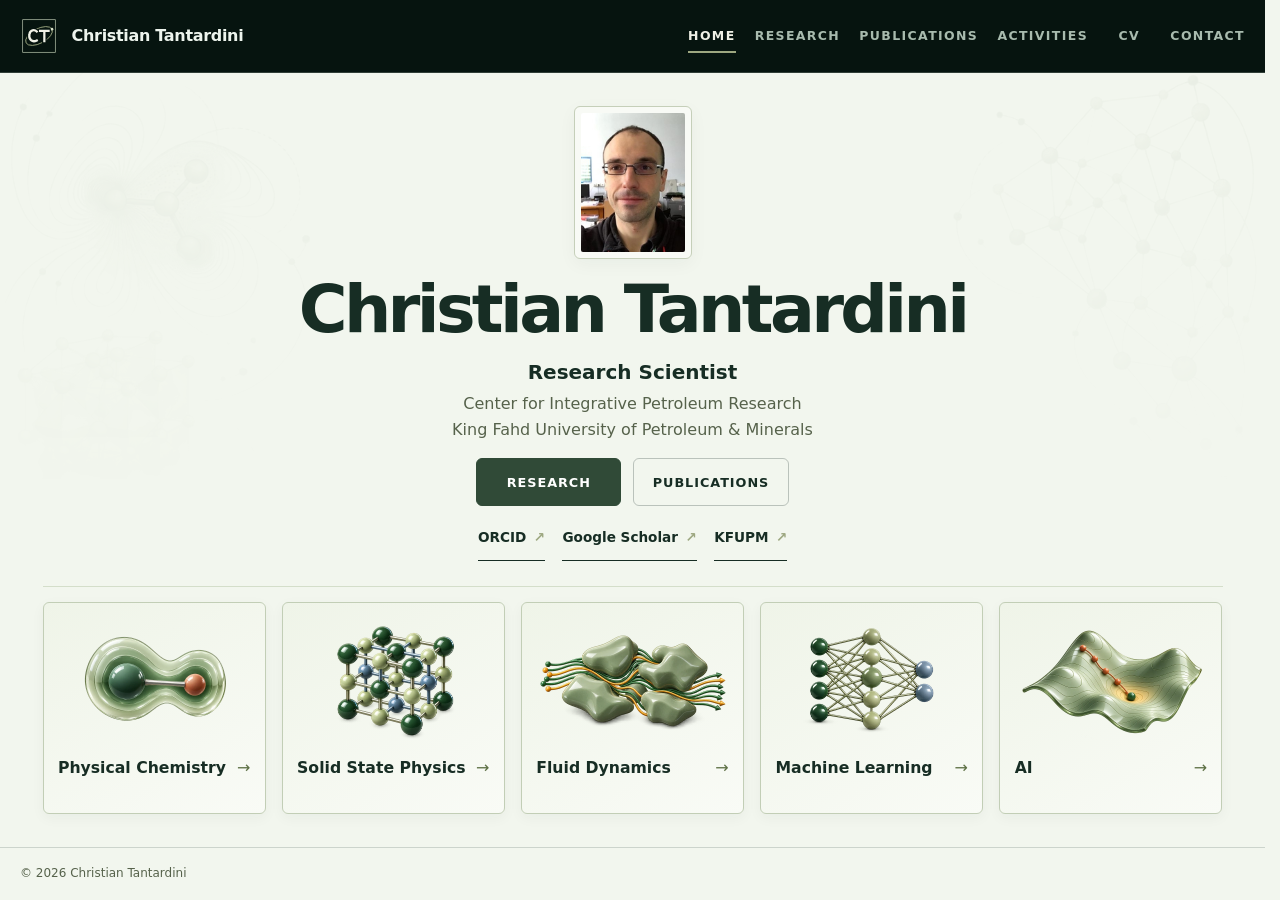
==== commit ab51d1e3: "Unify glossy illustrations and center homepage composition" ====
--- a/index.html
+++ b/index.html
@@ -6,7 +6,7 @@
   <meta name="description" content="Christian Tantardini — research scientist in physical chemistry, solid state physics, fluid dynamics, machine learning and AI.">
   <title>Christian Tantardini — Research Scientist</title>
   <link rel="icon" type="image/svg+xml" href="assets/images/ct-mark.svg?v=orbital2">
-  <link rel="stylesheet" href="assets/css/styles.css?v=20261014-cards17">
+  <link rel="stylesheet" href="assets/css/styles.css?v=20261014-cohesive18">
   <script src="assets/js/main.js?v=20261008-navigation15" defer></script>
 </head>
 <body class="home-page">
@@ -31,35 +31,35 @@
   <main id="main" tabindex="-1" class="home-main">
     <section class="home-stage container">
       <div class="home-identity reveal">
-        <div class="home-nameplate">
-          <div class="home-photo-frame"><img class="home-headshot" src="assets/images/christian-portrait.png" alt="Christian Tantardini" width="150" height="200"></div>
+        <div class="home-photo-frame"><img class="home-headshot" src="assets/images/christian-portrait.png" alt="Christian Tantardini" width="150" height="200"></div>
+        <div class="home-introduction">
           <h1>Christian <span>Tantardini</span></h1>
-        </div>
-        <div class="hero-affiliation">
-          <strong>Research Scientist</strong>
-          <span>Center for Integrative Petroleum Research</span>
-          <span>King Fahd University of Petroleum &amp; Minerals</span>
-        </div>
-        <div class="actions">
-          <a class="button" href="projects.html">Research</a>
-          <a class="button button-secondary" href="publications.html">Publications</a>
+          <div class="hero-affiliation">
+            <strong>Research Scientist</strong>
+            <span>Center for Integrative Petroleum Research</span>
+            <span>King Fahd University of Petroleum &amp; Minerals</span>
+          </div>
+          <div class="actions">
+            <a class="button" href="projects.html">Research</a>
+            <a class="button button-secondary" href="publications.html">Publications</a>
+          </div>
+          <div class="profile-links home-profile-links">
+            <a class="text-link" href="https://orcid.org/0000-0002-2412-9859" target="_blank" rel="noopener">ORCID</a>
+            <a class="text-link" href="https://scholar.google.com/citations?user=QCZdlUQAAAAJ&amp;hl=en" target="_blank" rel="noopener">Google Scholar</a>
+            <a class="text-link" href="https://pure.kfupm.edu.sa/en/persons/christian-tantardini/" target="_blank" rel="noopener">KFUPM</a>
+          </div>
         </div>
       </div>
 
       <section class="home-about reveal" aria-labelledby="about-title">
         <h2 id="about-title" class="visually-hidden">Research areas</h2>
         <ul class="home-fields">
-          <li><a class="home-field-card" href="projects.html#physical-chemistry"><img class="home-field-image" src="assets/images/research-cards/physical-chemistry.webp" alt="" width="768" height="512" decoding="async"><span class="home-field-title">Physical Chemistry</span><span class="home-field-arrow" aria-hidden="true">→</span></a></li>
-          <li><a class="home-field-card" href="projects.html#solid-state-physics"><img class="home-field-image" src="assets/images/research-cards/solid-state-physics.webp" alt="" width="768" height="512" decoding="async"><span class="home-field-title">Solid State Physics</span><span class="home-field-arrow" aria-hidden="true">→</span></a></li>
-          <li><a class="home-field-card" href="projects.html#fluid-dynamics"><img class="home-field-image" src="assets/images/research-cards/fluid-dynamics.webp" alt="" width="768" height="512" decoding="async"><span class="home-field-title">Fluid Dynamics</span><span class="home-field-arrow" aria-hidden="true">→</span></a></li>
-          <li><a class="home-field-card" href="projects.html#machine-learning"><img class="home-field-image" src="assets/images/research-cards/machine-learning.webp" alt="" width="768" height="512" decoding="async"><span class="home-field-title">Machine Learning</span><span class="home-field-arrow" aria-hidden="true">→</span></a></li>
-          <li><a class="home-field-card" href="projects.html#ai"><img class="home-field-image" src="assets/images/research-cards/ai.webp" alt="" width="768" height="512" decoding="async"><span class="home-field-title">AI</span><span class="home-field-arrow" aria-hidden="true">→</span></a></li>
+          <li><a class="home-field-card" href="projects.html#physical-chemistry"><img class="home-field-image" src="assets/images/research-cards/physical-chemistry-gloss.webp" alt="" width="768" height="512" decoding="async"><span class="home-field-caption"><span class="home-field-title">Physical Chemistry</span><span class="home-field-arrow" aria-hidden="true">→</span></span></a></li>
+          <li><a class="home-field-card" href="projects.html#solid-state-physics"><img class="home-field-image" src="assets/images/research-cards/solid-state-physics-gloss.webp" alt="" width="768" height="512" decoding="async"><span class="home-field-caption"><span class="home-field-title">Solid State Physics</span><span class="home-field-arrow" aria-hidden="true">→</span></span></a></li>
+          <li><a class="home-field-card" href="projects.html#fluid-dynamics"><img class="home-field-image" src="assets/images/research-cards/fluid-dynamics-gloss.webp" alt="" width="768" height="512" decoding="async"><span class="home-field-caption"><span class="home-field-title">Fluid Dynamics</span><span class="home-field-arrow" aria-hidden="true">→</span></span></a></li>
+          <li><a class="home-field-card" href="projects.html#machine-learning"><img class="home-field-image" src="assets/images/research-cards/machine-learning-gloss.webp" alt="" width="768" height="512" decoding="async"><span class="home-field-caption"><span class="home-field-title">Machine Learning</span><span class="home-field-arrow" aria-hidden="true">→</span></span></a></li>
+          <li><a class="home-field-card" href="projects.html#ai"><img class="home-field-image" src="assets/images/research-cards/ai-gloss.webp" alt="" width="768" height="512" decoding="async"><span class="home-field-caption"><span class="home-field-title">AI</span><span class="home-field-arrow" aria-hidden="true">→</span></span></a></li>
         </ul>
-        <div class="profile-links">
-          <a class="text-link" href="https://orcid.org/0000-0002-2412-9859" target="_blank" rel="noopener">ORCID</a>
-          <a class="text-link" href="https://scholar.google.com/citations?user=QCZdlUQAAAAJ&amp;hl=en" target="_blank" rel="noopener">Google Scholar</a>
-          <a class="text-link" href="https://pure.kfupm.edu.sa/en/persons/christian-tantardini/" target="_blank" rel="noopener">KFUPM</a>
-        </div>
       </section>
 
 
--- a/assets/css/styles.css
+++ b/assets/css/styles.css
@@ -1106,3 +1106,94 @@
   .home-field-card { transition: none; }
   .home-field-card:hover { transform: none; }
 }
+
+/* One coherent profile block and a quiet illustrated field gallery. */
+.home-main::before { opacity: .04; -webkit-mask-image: linear-gradient(#000,transparent 58%); mask-image: linear-gradient(#000,transparent 58%); }
+.home-stage { width: min(calc(100% - 64px),1180px); gap: 2rem; padding-block: clamp(2.5rem,4.8vh,3.5rem); }
+.home-identity { display: grid; grid-template-columns: 150px minmax(0,1fr); align-items: start; gap: 2.4rem; width: fit-content; max-width: 100%; text-align: left; }
+.home-introduction { min-width: 0; }
+.home-identity h1 { margin: 0 0 1.2rem; font-size: clamp(3.4rem,5.6vw,5.2rem); font-weight: 620; line-height: 1; letter-spacing: -.055em; text-wrap: wrap; }
+.home-identity h1 span { display: block; }
+.home-photo-frame { justify-self: start; align-self: start; border-color: #c5cfb9; background: #f8faf5; box-shadow: 0 5px 18px rgba(23,45,36,.045); }
+.home-photo-frame::before { content: none; }
+.home-headshot { width: 136px; }
+.home-identity .hero-affiliation { justify-items: start; gap: .12rem; margin-bottom: 1.2rem; font-size: 1rem; line-height: 1.5; }
+.home-identity .hero-affiliation strong { font-size: 1.25rem; margin-bottom: .2rem; }
+.home-identity .actions { width: auto; margin: 0; justify-content: flex-start; }
+.home-profile-links { justify-content: flex-start; margin: .7rem 0 0; font-size: .85rem; }
+.home-about { width: 100%; padding-top: 1.35rem; border-top: 1px solid #d4deca; }
+.home-fields { gap: 1rem; }
+.home-field-card { padding: .9rem; gap: .8rem; background: linear-gradient(150deg,#eff4e8,#f9fbf6); border-color: #c2ceb6; box-shadow: 0 4px 14px rgba(23,45,36,.045); }
+.home-field-card .home-field-caption { display: flex; align-items: flex-start; gap: .5rem; width: 100%; max-width: none; }
+.home-field-card .home-field-title { flex: 1; min-width: 0; padding: 0; text-align: left; }
+.home-field-card .home-field-arrow { position: static; flex: 0 0 auto; margin-top: .1rem; }
+
+/* The same dimensional image identifies a field on Home and Research. */
+.research-index { min-height: 0; }
+.research-rows { flex: 0; gap: .65rem; margin-top: 1.1rem; grid-template-rows: repeat(5,minmax(112px,auto)); }
+.research-row { grid-template-columns: 28px 112px minmax(220px,.8fr) minmax(0,1.2fr); align-items: start; gap: 1.25rem; padding: .9rem; border: 1px solid #cbd6c0; border-radius: var(--radius); background: #f7faf3; }
+.research-number { padding-top: .3rem; }
+.research-illustration { display: block; width: 112px; height: auto; aspect-ratio: 3 / 2; object-fit: contain; align-self: center; }
+.research-row h2 { padding-top: .1rem; }
+.research-paper { align-content: start; }
+.research-row:target { outline-offset: 3px; background: #eaf1e1; }
+.activity-list { display: grid; gap: .9rem; border: 0; }
+.activity-entry { grid-template-columns: 160px 132px minmax(0,1fr); gap: 1.5rem; padding: 1.25rem; border: 1px solid #cbd6c0; border-radius: var(--radius); background: #f7faf3; }
+.activity-illustration { width: 132px; height: auto; aspect-ratio: 3 / 2; object-fit: contain; padding: 0; border-radius: 0; background: transparent; }
+@media (max-width: 900px) {
+  .research-row { grid-template-columns: 1.5rem 90px minmax(0,1fr); gap: .4rem 1rem; }
+  .research-illustration { grid-column: 2; grid-row: 1 / span 2; width: 90px; align-self: start; }
+  .research-row h2, .research-paper { grid-column: 3; }
+  .activity-entry { grid-template-columns: 130px 100px minmax(0,1fr); gap: 1.1rem; }
+  .activity-illustration { width: 100px; }
+}
+@media (max-width: 760px) {
+  .home-main::before { opacity: .025; }
+  .home-stage { width: calc(100% - 28px); padding-block: 2rem; gap: 1.5rem; }
+  .home-identity { grid-template-columns: minmax(0,1fr); gap: 1.15rem; width: 100%; text-align: center; }
+  .home-photo-frame { justify-self: center; }
+  .home-headshot { width: 96px; }
+  .home-identity h1 { font-size: clamp(2.85rem,12vw,4rem); margin-bottom: 1rem; }
+  .home-identity .hero-affiliation { justify-items: center; }
+  .home-identity .actions, .home-profile-links { justify-content: center; }
+  .home-identity .actions { width: min(100%,330px); margin-inline: auto; }
+}
+@media (max-width: 680px) {
+  .home-fields { gap: .75rem; }
+  .home-field-card { padding: .7rem; }
+  .research-row { grid-template-columns: 64px minmax(0,1fr); padding: .85rem .65rem; gap: .5rem 1rem; }
+  .research-number { display: none; }
+  .research-illustration { grid-column: 1; grid-row: 1 / span 2; width: 64px; }
+  .research-row h2 { grid-column: 2; grid-row: 1; }
+  .research-paper { grid-column: 2; grid-row: 2; }
+  .activity-entry { grid-template-columns: 72px minmax(0,1fr); gap: .45rem .9rem; padding: 1rem .7rem; }
+  .activity-illustration { grid-column: 1; grid-row: 1 / span 2; width: 72px; }
+}
+@media (max-width: 420px) {
+  .activity-entry { grid-template-columns: 64px minmax(0,1fr); gap: .45rem .75rem; }
+  .activity-illustration { width: 64px; }
+}
+
+/* A genuinely centered Home introduction, including the rendered name itself. */
+.home-stage { gap: 1.6rem; padding-block: clamp(1.7rem,3.5vh,2.5rem); }
+.home-identity { display: flex; flex-direction: column; align-items: center; gap: 1.1rem; width: 100%; max-width: 100%; text-align: center; }
+.home-photo-frame { align-self: center; }
+.home-headshot { width: 104px; }
+.home-introduction { width: 100%; text-align: center; }
+.home-identity h1 { margin-bottom: .9rem; font-size: clamp(2.85rem,5.2vw,4.4rem); text-align: center; }
+.home-identity h1 span { display: inline; }
+.home-identity .hero-affiliation { justify-items: center; margin-bottom: 1rem; }
+.home-identity .actions { width: min(100%,330px); margin-inline: auto; justify-content: center; }
+.home-profile-links { justify-content: center; margin-top: .65rem; }
+.home-about { padding-top: .9rem; }
+
+/* Full-width search, with the label and result count sharing the row above it. */
+.publication-controls .publication-tools { display: grid; grid-template-columns: minmax(0,1fr) auto; align-items: center; gap: .4rem 1rem; }
+.publication-controls .publication-search-control { display: contents; }
+.publication-controls .publication-search { grid-column: 1; grid-row: 1; }
+.publication-controls .publication-summary { grid-column: 2; grid-row: 1; min-height: 0; flex-direction: row; align-items: baseline; gap: .4rem; }
+.publication-controls .publication-search-field { grid-column: 1 / -1; grid-row: 2; }
+@media (max-width: 760px) {
+  .home-identity h1 { font-size: clamp(2.85rem,12vw,4rem); }
+  .home-identity h1 span { display: block; }
+}
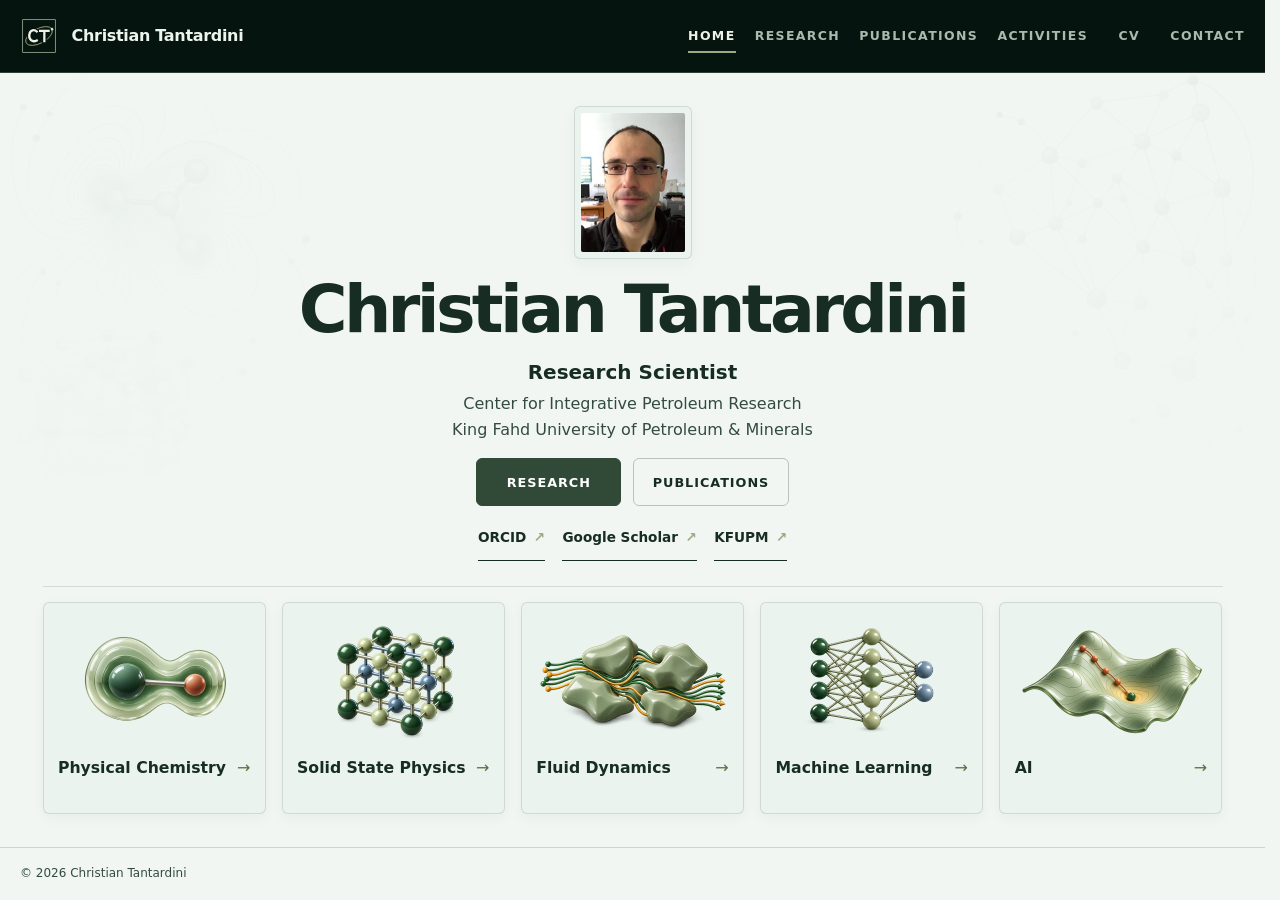
==== commit 79cacb86: "Refine mint palette, translucent CV panels and typography contrast" ====
--- a/index.html
+++ b/index.html
@@ -6,7 +6,7 @@
   <meta name="description" content="Christian Tantardini — research scientist in physical chemistry, solid state physics, fluid dynamics, machine learning and AI.">
   <title>Christian Tantardini — Research Scientist</title>
   <link rel="icon" type="image/svg+xml" href="assets/images/ct-mark.svg?v=orbital2">
-  <link rel="stylesheet" href="assets/css/styles.css?v=20261014-cohesive18">
+  <link rel="stylesheet" href="assets/css/styles.css?v=20261014-mint-type21">
   <script src="assets/js/main.js?v=20261008-navigation15" defer></script>
 </head>
 <body class="home-page">
--- a/assets/css/styles.css
+++ b/assets/css/styles.css
@@ -2,8 +2,11 @@
   --header-bg: #06140f;
   --ink: #172d24;
   --ink-soft: #21372a;
-  --paper: #f2f6ee;
-  --paper-soft: #e2e9d9;
+  --supporting-text: #334b3f;
+  --paper: #f1f6f3;
+  --paper-soft: #e3eee7;
+  --surface: rgba(224, 238, 229, .42);
+  --surface-line: rgba(48, 74, 55, .15);
   --mint: #d4ddc5;
   --mint-bright: #f0f1e6;
   --olive-accent: #9da780;
@@ -300,7 +303,7 @@
 .publication-summary { display: grid; min-width: 8.5rem; color: var(--muted); text-align: right; }
 .publication-summary strong { color: var(--mint-bright); font: 620 2.25rem/1 var(--font-display); letter-spacing: -.04em; }
 .publication-summary span { margin-top: .25rem; font-size: .74rem; letter-spacing: .08em; text-transform: uppercase; }
-.publication-empty { padding: 2rem; border: 1px solid rgba(11,33,27,.18); color: #56624b; font-size: 1rem; }
+.publication-empty { padding: 2rem; border: 1px solid rgba(11,33,27,.18); color: var(--supporting-text); font-size: 1rem; }
 .publication-note { display: grid; grid-template-columns: repeat(2, minmax(0, 1fr)); gap: 2rem; margin-top: 2.5rem; padding-top: 1.5rem; border-top: 1px solid var(--line); color: var(--muted); font-size: .82rem; line-height: 1.6; }
 .publication-note p { margin: 0; }
 .publication-note strong { color: var(--paper); }
@@ -407,7 +410,7 @@
 }
 
 /* Compact light home */
-.home-page { min-height: 100dvh; color: var(--ink); background: #f2f6ee; }
+.home-page { min-height: 100dvh; color: var(--ink); background: var(--paper); }
 .home-page::before { display: none; }
 .home-main { position: relative; min-height: calc(100dvh - 139px); display: grid; isolation: isolate; }
 .home-main::before {
@@ -441,25 +444,25 @@
   line-height: .86;
 }
 .home-identity h1 span { display: block; color: inherit; }
-.home-identity .hero-affiliation { display: grid; gap: .2rem; margin-bottom: 1.8rem; color: #56624b; font-size: clamp(.98rem, 1.15vw, 1.12rem); line-height: 1.45; }
+.home-identity .hero-affiliation { display: grid; gap: .2rem; margin-bottom: 1.8rem; color: var(--supporting-text); font-size: clamp(.98rem, 1.15vw, 1.12rem); line-height: 1.45; }
 .home-identity .hero-affiliation strong { margin-bottom: .3rem; color: var(--ink); font-size: clamp(1.2rem, 1.5vw, 1.45rem); }
 .home-page .button { color: #fff; border-color: #304a37; background: #304a37; }
 .home-page .button:hover { background: #243c2c; }
 .home-page .button-secondary { color: var(--ink); border-color: rgba(11,33,27,.24); background: transparent; }
-.home-page .button-secondary:hover { background: #ebe7dc; }
+.home-page .button-secondary:hover { background: var(--paper-soft); }
 .home-about { align-self: center; max-width: 34rem; }
 .home-about h2 { margin: .7rem 0 1.2rem; font: 630 clamp(2rem, 2.7vw, 3rem)/1 var(--font-display); letter-spacing: -.05em; }
 .home-page .eyebrow { color: #38685a; }
-.home-about p { margin: 0 0 .9rem; color: #56624b; font-size: clamp(.88rem, .95vw, 1rem); line-height: 1.62; }
+.home-about p { margin: 0 0 .9rem; color: var(--supporting-text); font-size: clamp(.88rem, .95vw, 1rem); line-height: 1.62; }
 .home-fields { list-style: none; margin: 0; padding: 0; border-top: 1px solid rgba(11,33,27,.18); }
 .home-fields li { padding: .48rem 0; border-bottom: 1px solid rgba(11,33,27,.18); color: var(--ink); font-size: clamp(.98rem, 1.15vw, 1.16rem); line-height: 1.3; }
 .home-about .profile-links { margin-top: 1.3rem; color: #31574d; font-size: .82rem; }
 .home-portrait { justify-self: end; }
 .home-portrait .portrait-image { width: auto; height: auto; max-width: min(100%, 600px); max-height: min(80vh, 760px); object-fit: contain; object-position: center; border: 0; border-radius: 0; box-shadow: none; }
-.home-page .site-footer { padding: 1rem 0; color: #56624b; border-color: rgba(11,33,27,.16); }
+.home-page .site-footer { padding: 1rem 0; color: var(--supporting-text); border-color: rgba(11,33,27,.16); }
 
 /* A single light visual system for all internal pages */
-body:not(.home-page) { color: var(--ink); background: #f2f6ee; }
+body:not(.home-page) { color: var(--ink); background: var(--paper); }
 body:not(.home-page)::before { display: none; }
 body:not(.home-page) .site-header { color: #edf4ed; border-color: rgba(220,235,221,.2); background: var(--header-bg); }
 body:not(.home-page) .site-nav a { color: var(--muted); }
@@ -472,20 +475,20 @@
 body:not(.home-page) .section-paper .eyebrow { color: #38685a; }
 body:not(.home-page) .muted,
 body:not(.home-page) .section-paper .muted,
-body:not(.home-page) .page-intro p { color: #56624b; }
-body:not(.home-page) .button { color: #f2f6ee; border-color: #304a37; background: #304a37; }
+body:not(.home-page) .page-intro p { color: var(--supporting-text); }
+body:not(.home-page) .button { color: #fff; border-color: #304a37; background: #304a37; }
 body:not(.home-page) .button:hover { color: #fff; background: #243c2c; }
 body:not(.home-page) .button-secondary { color: var(--ink); border-color: rgba(11,33,27,.24); background: transparent; }
-body:not(.home-page) .button-secondary:hover { background: #ebe7dc; }
+body:not(.home-page) .button-secondary:hover { background: var(--paper-soft); }
 body:not(.home-page) .project-card,
 body:not(.home-page) .research-card { color: var(--ink); border-color: rgba(11,33,27,.16); background: rgba(255,255,255,.38); }
 body:not(.home-page) .project-card p,
-body:not(.home-page) .research-card p { color: #56624b; }
+body:not(.home-page) .research-card p { color: var(--supporting-text); }
 body:not(.home-page) .card-index,
 body:not(.home-page) .timeline-date,
 body:not(.home-page) .cv-entry time,
 body:not(.home-page) .theme-publications span,
-body:not(.home-page) .section-paper .theme-publications span { color: #66722f; }
+body:not(.home-page) .section-paper .theme-publications span { color: var(--supporting-text); }
 body:not(.home-page) .project-card::after,
 body:not(.home-page) .research-card::after { border-color: rgba(36,84,70,.2); }
 body:not(.home-page) .tag-list li,
@@ -501,19 +504,19 @@
 body:not(.home-page) .publication { border-color: rgba(11,33,27,.18); }
 body:not(.home-page) .dark-publications .publication-meta,
 body:not(.home-page) .dark-publications .publication-year,
-body:not(.home-page) .dark-publications .publication-authors { color: #56624b; }
+body:not(.home-page) .dark-publications .publication-authors { color: var(--supporting-text); }
 body:not(.home-page) .dark-publications .publication-link,
 body:not(.home-page) .dark-publications .publication-authors summary { color: #315f52; }
 body:not(.home-page) .dark-publications .publication:hover h3 { color: #527961; }
 body:not(.home-page) .publication-action { color: #45645b; border-color: rgba(11,33,27,.25); }
 body:not(.home-page) .publication-action:hover,
 body:not(.home-page) .publication-action:focus-visible { color: var(--ink); border-color: var(--ink); }
-body:not(.home-page) .publication-search { color: #56624b; }
+body:not(.home-page) .publication-search { color: var(--supporting-text); }
 body:not(.home-page) .publication-search input { color: var(--ink); border-color: rgba(11,33,27,.22); background: rgba(255,255,255,.5); }
 body:not(.home-page) .publication-search input::placeholder { color: #778881; }
-body:not(.home-page) .publication-summary { color: #56624b; }
+body:not(.home-page) .publication-summary { color: var(--supporting-text); }
 body:not(.home-page) .publication-summary strong { color: #304a37; }
-body:not(.home-page) .filter-button { color: #56624b; border-color: rgba(11,33,27,.2); }
+body:not(.home-page) .filter-button { color: var(--supporting-text); border-color: rgba(11,33,27,.2); }
 body:not(.home-page) .filter-button.is-active { color: #fff; border-color: #304a37; background: #304a37; }
 body:not(.home-page) .filter-button:hover:not(.is-active) { color: var(--ink); border-color: #527961; background: rgba(36,84,70,.06); }
 body:not(.home-page) .timeline,
@@ -524,7 +527,7 @@
 body:not(.home-page) .timeline-item p,
 body:not(.home-page) .cv-entry p,
 body:not(.home-page) .contact-row span,
-body:not(.home-page) .site-footer { color: #56624b; }
+body:not(.home-page) .site-footer { color: var(--supporting-text); }
 
 .publication-record { padding-top: clamp(2.5rem, 4vw, 3.5rem); border-top: 0; }
 .research-page .page-intro { padding-bottom: 2.8rem; }
@@ -572,7 +575,7 @@
 .research-symbol { width: 66px; height: 66px; }
 .research-row h2 { margin: 0; font: 630 clamp(1.45rem, 2vw, 2.25rem)/1.13 var(--font-display); letter-spacing: -.035em; text-wrap: balance; }
 .research-paper { display: grid; gap: .16rem; align-content: center; }
-.research-paper > span { color: #596e64; font-size: .88rem; font-weight: 650; letter-spacing: .02em; }
+.research-paper > span { color: var(--supporting-text); font-size: .88rem; font-weight: 650; letter-spacing: .02em; }
 .research-paper a { width: fit-content; color: #315f52; font-size: clamp(1rem, 1.1vw, 1.16rem); line-height: 1.4; text-decoration: underline; text-decoration-color: transparent; text-underline-offset: .2em; }
 .research-paper a:hover, .research-paper a:focus-visible { color: #243c2c; text-decoration-color: currentColor; }
 .research-paper a span { white-space: nowrap; }
@@ -611,9 +614,9 @@
 .cv-page .page-intro p { max-width: 900px; }
 .activity-list { border-top: 1px solid rgba(11,33,27,.18); }
 .activity-entry { display: grid; grid-template-columns: 200px minmax(0, 1fr); gap: 2.5rem; padding: 1.6rem 0 1.75rem; border-bottom: 1px solid rgba(11,33,27,.18); }
-.activity-date { padding-top: .27rem; color: #66722f; font-size: .84rem; font-weight: 750; letter-spacing: .08em; }
+.activity-date { padding-top: .27rem; color: var(--supporting-text); font-size: .84rem; font-weight: 750; letter-spacing: .08em; }
 .activity-entry h2 { margin: 0 0 .45rem; font: 620 clamp(1.4rem, 1.7vw, 1.75rem)/1.2 var(--font-display); letter-spacing: -.025em; }
-.activity-entry p { max-width: 980px; margin: 0 0 .55rem; color: #56624b; font-size: 1.06rem; line-height: 1.55; }
+.activity-entry p { max-width: 980px; margin: 0 0 .55rem; color: var(--supporting-text); font-size: 1.06rem; line-height: 1.55; }
 .activity-entry a { font-size: .94rem; }
 @media (min-width: 1500px) and (min-height: 850px) {
   .home-identity .hero-affiliation { font-size: 1.18rem; }
@@ -744,7 +747,7 @@
 .activity-entry { padding: 1.5rem 0 1.65rem; }
 .activity-entry h2 { margin-bottom: .4rem; font-weight: 560; }
 .activity-entry p { margin-bottom: .35rem; }
-.activity-date { color: #56624b; }
+.activity-date { color: var(--supporting-text); }
 @media (min-width: 1101px) {
   .home-stage { grid-template-columns: minmax(0,1.1fr) minmax(0,.95fr) minmax(300px,1fr); align-items: start; padding-block: clamp(2rem, 4vh, 3.4rem); }
   .home-identity, .home-about { align-self: start; }
@@ -767,7 +770,7 @@
   .compact-page .page-intro h1 { font-size: clamp(2.4rem, 12vw, 3.3rem); }
 }
 
-/* Restrained forest green and pale sage finish. */
+/* Restrained forest green finish. */
 .brand-mark { border-radius: 0; }
 .button, .filter-button, .publication-search input, .research-symbol { border-radius: var(--radius); }
 @media (max-width: 960px) {
@@ -998,7 +1001,7 @@
   cursor: pointer;
 }
 .publication-search-clear[hidden] { display: none; }
-.publication-search-clear:hover { color: var(--ink); background: #e2e9d9; }
+.publication-search-clear:hover { color: var(--ink); background: var(--paper-soft); }
 .publication-search-clear svg { width: 20px; height: 20px; fill: none; stroke: currentColor; stroke-width: 1.7; stroke-linecap: round; }
 .publication-controls .publication-summary { flex: 0 0 auto; min-width: 0; min-height: 46px; display: flex; align-items: center; gap: .4rem; text-align: left; }
 .publication-controls .publication-summary strong { font-size: 1.2rem; letter-spacing: -.02em; }
@@ -1011,7 +1014,7 @@
 .publication-year-heading { display: flex; align-items: baseline; justify-content: space-between; gap: 1rem; margin: 1.2rem 0 0; padding: 1.1rem 0 .6rem; color: var(--ink); font: 650 1.35rem/1.3 var(--font-sans); letter-spacing: -.025em; }
 .publication-year-heading:first-child { margin-top: 0; }
 .publication-year-heading[hidden] { display: none; }
-.publication-year-count { color: #56624b; font-size: .82rem; font-weight: 450; letter-spacing: 0; }
+.publication-year-count { color: var(--supporting-text); font-size: .82rem; font-weight: 550; letter-spacing: 0; }
 .publication-title-link mark { padding: .05em .08em; color: inherit; background: #dbe5c6; border-radius: 2px; }
 
 /* Research keeps aligned text columns, with each arrow attached to the last word. */
@@ -1114,16 +1117,16 @@
 .home-introduction { min-width: 0; }
 .home-identity h1 { margin: 0 0 1.2rem; font-size: clamp(3.4rem,5.6vw,5.2rem); font-weight: 620; line-height: 1; letter-spacing: -.055em; text-wrap: wrap; }
 .home-identity h1 span { display: block; }
-.home-photo-frame { justify-self: start; align-self: start; border-color: #c5cfb9; background: #f8faf5; box-shadow: 0 5px 18px rgba(23,45,36,.045); }
+.home-photo-frame { justify-self: start; align-self: start; border-color: var(--surface-line); background: var(--surface); box-shadow: 0 5px 18px rgba(23,45,36,.045); }
 .home-photo-frame::before { content: none; }
 .home-headshot { width: 136px; }
 .home-identity .hero-affiliation { justify-items: start; gap: .12rem; margin-bottom: 1.2rem; font-size: 1rem; line-height: 1.5; }
 .home-identity .hero-affiliation strong { font-size: 1.25rem; margin-bottom: .2rem; }
 .home-identity .actions { width: auto; margin: 0; justify-content: flex-start; }
 .home-profile-links { justify-content: flex-start; margin: .7rem 0 0; font-size: .85rem; }
-.home-about { width: 100%; padding-top: 1.35rem; border-top: 1px solid #d4deca; }
+.home-about { width: 100%; padding-top: 1.35rem; border-top: 1px solid var(--surface-line); }
 .home-fields { gap: 1rem; }
-.home-field-card { padding: .9rem; gap: .8rem; background: linear-gradient(150deg,#eff4e8,#f9fbf6); border-color: #c2ceb6; box-shadow: 0 4px 14px rgba(23,45,36,.045); }
+.home-field-card { padding: .9rem; gap: .8rem; background: var(--surface); border-color: var(--surface-line); box-shadow: 0 4px 14px rgba(23,45,36,.045); }
 .home-field-card .home-field-caption { display: flex; align-items: flex-start; gap: .5rem; width: 100%; max-width: none; }
 .home-field-card .home-field-title { flex: 1; min-width: 0; padding: 0; text-align: left; }
 .home-field-card .home-field-arrow { position: static; flex: 0 0 auto; margin-top: .1rem; }
@@ -1131,14 +1134,14 @@
 /* The same dimensional image identifies a field on Home and Research. */
 .research-index { min-height: 0; }
 .research-rows { flex: 0; gap: .65rem; margin-top: 1.1rem; grid-template-rows: repeat(5,minmax(112px,auto)); }
-.research-row { grid-template-columns: 28px 112px minmax(220px,.8fr) minmax(0,1.2fr); align-items: start; gap: 1.25rem; padding: .9rem; border: 1px solid #cbd6c0; border-radius: var(--radius); background: #f7faf3; }
+.research-row { grid-template-columns: 28px 112px minmax(220px,.8fr) minmax(0,1.2fr); align-items: start; gap: 1.25rem; padding: .9rem; border: 1px solid var(--surface-line); border-radius: var(--radius); background: var(--surface); }
 .research-number { padding-top: .3rem; }
 .research-illustration { display: block; width: 112px; height: auto; aspect-ratio: 3 / 2; object-fit: contain; align-self: center; }
 .research-row h2 { padding-top: .1rem; }
 .research-paper { align-content: start; }
-.research-row:target { outline-offset: 3px; background: #eaf1e1; }
+.research-row:target { outline-offset: 3px; background: var(--paper-soft); }
 .activity-list { display: grid; gap: .9rem; border: 0; }
-.activity-entry { grid-template-columns: 160px 132px minmax(0,1fr); gap: 1.5rem; padding: 1.25rem; border: 1px solid #cbd6c0; border-radius: var(--radius); background: #f7faf3; }
+.activity-entry { grid-template-columns: 160px 132px minmax(0,1fr); gap: 1.5rem; padding: 1.25rem; border: 1px solid var(--surface-line); border-radius: var(--radius); background: var(--surface); }
 .activity-illustration { width: 132px; height: auto; aspect-ratio: 3 / 2; object-fit: contain; padding: 0; border-radius: 0; background: transparent; }
 @media (max-width: 900px) {
   .research-row { grid-template-columns: 1.5rem 90px minmax(0,1fr); gap: .4rem 1rem; }
@@ -1197,3 +1200,53 @@
   .home-identity h1 { font-size: clamp(2.85rem,12vw,4rem); }
   .home-identity h1 span { display: block; }
 }
+
+/* CV: translucent mint panels, dated career paths and restrained technology labels. */
+.cv-page .cv-grid { grid-template-columns: repeat(2,minmax(0,1fr)); gap: 1.4rem; align-items: stretch; }
+.cv-page .cv-block { min-width: 0; padding: clamp(1.1rem,2.5vw,1.8rem); border: 1px solid var(--surface-line); border-radius: var(--radius); background: var(--surface); box-shadow: none; }
+.cv-page .cv-block h2 { margin: 0 0 1.5rem; font-size: clamp(1.5rem,2vw,1.75rem); font-weight: 600; line-height: 1.2; letter-spacing: -.025em; }
+.cv-page .cv-entry { margin-bottom: 1.4rem; }
+.cv-page .cv-entry:last-child { margin-bottom: 0; }
+.cv-page .cv-entry h3 { margin: 0 0 .35rem; font-size: 1.1rem; line-height: 1.4; }
+.cv-page .cv-entry p { font-size: 1rem; line-height: 1.6; }
+.cv-page .cv-block--timeline .cv-entry { position: relative; display: grid; grid-template-columns: 96px minmax(0,1fr); gap: 1.25rem; }
+.cv-page .cv-block--timeline .cv-entry::before { content: ""; position: absolute; left: 105px; top: .65rem; bottom: -1.95rem; width: 1px; background: var(--surface-line); }
+.cv-page .cv-block--timeline .cv-entry:last-child::before { content: none; }
+.cv-page .cv-block--timeline .cv-entry::after { content: ""; position: absolute; left: 102px; top: .45rem; width: 7px; height: 7px; border: 1px solid #587664; border-radius: 50%; background: #eaf3ed; }
+.cv-page .cv-block--timeline .cv-entry:first-of-type::after { background: #304a37; }
+.cv-page .cv-entry time { padding-top: .15rem; color: #526b60; font-size: .8rem; font-weight: 650; line-height: 1.55; letter-spacing: .02em; font-variant-numeric: tabular-nums; }
+.cv-entry-body { min-width: 0; }
+.cv-page .cv-block--skills .cv-entry + .cv-entry,
+.cv-page .cv-block--profiles .cv-entry + .cv-entry { padding-top: 1rem; border-top: 1px solid var(--surface-line); }
+.cv-skill { display: inline-block; margin-block: .1rem; padding: .04rem .32rem; border: 1px solid var(--surface-line); border-radius: 3px; color: #31574d; background: var(--paper); font-size: .9em; line-height: 1.55; }
+.cv-page .cv-metric { display: flex; align-items: baseline; gap: 1.25rem; padding: .25rem 0 .5rem; }
+.cv-page .cv-metric h3 { font-weight: 550; }
+.cv-page .cv-metric .cv-metric-value { margin: 0; color: var(--ink); font-size: 2.75rem; font-weight: 600; line-height: 1.1; letter-spacing: -.04em; font-variant-numeric: tabular-nums; }
+.cv-page .cv-block--profiles .text-link { display: inline-flex; align-items: center; min-height: 44px; max-width: 100%; padding-block: .2rem; overflow-wrap: anywhere; font-size: 1rem; }
+@media (max-width: 900px) {
+  .cv-page .cv-grid { grid-template-columns: minmax(0,1fr); }
+}
+@media (max-width: 520px) {
+  .cv-page .cv-block--timeline .cv-entry { display: block; padding-left: 1.1rem; }
+  .cv-page .cv-block--timeline .cv-entry::before { left: 3px; }
+  .cv-page .cv-block--timeline .cv-entry::after { left: 0; }
+  .cv-page .cv-entry time { display: block; margin-bottom: .35rem; padding-top: 0; }
+}
+
+/* Stronger reading contrast without flattening the editorial hierarchy. */
+main p { font-weight: 500; }
+.home-identity .hero-affiliation { color: var(--supporting-text); font-weight: 500; }
+.home-identity .hero-affiliation strong { font-weight: 650; }
+.home-field-card .home-field-title { font-weight: 650; }
+.research-row h2, .activity-entry h2 { color: var(--ink); font-weight: 620; }
+.research-paper a { font-weight: 550; }
+.publication h3 { color: var(--ink); font-weight: 650; }
+.publication-meta { font-weight: 550; }
+body:not(.home-page) .dark-publications .publication-meta,
+body:not(.home-page) .dark-publications .publication-year,
+body:not(.home-page) .dark-publications .publication-authors { color: var(--supporting-text); }
+body:not(.home-page) .contact-row span { font-weight: 600; }
+.cv-page .cv-block h2 { font-weight: 650; }
+.cv-page .cv-entry h3 { color: var(--ink); font-weight: 650; }
+body:not(.home-page) .cv-entry time { color: var(--supporting-text); font-weight: 700; }
+.cv-skill { font-weight: 600; }
